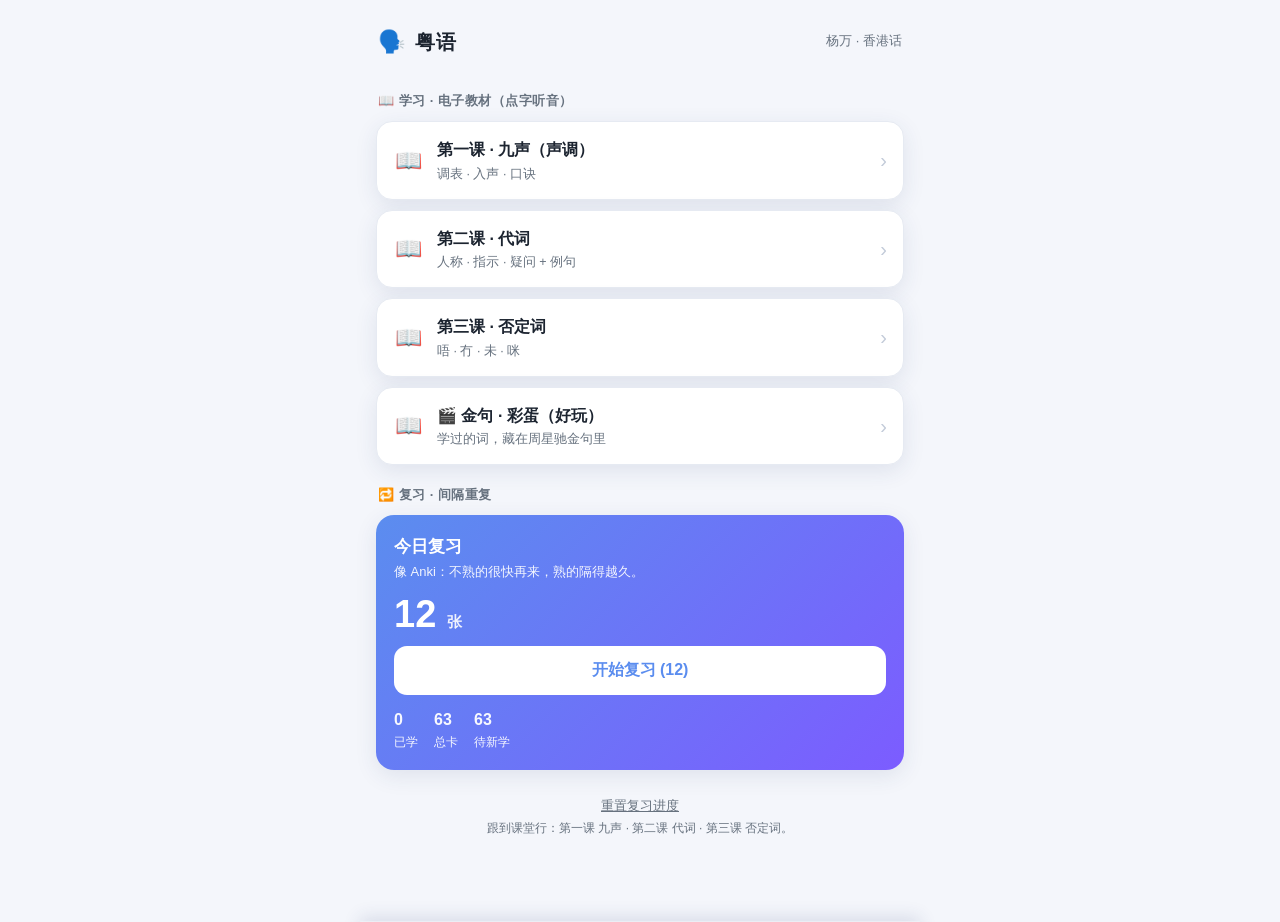
==== index.html @ f3a5f056 "加入第三课否定词与按课复习" ====
<!DOCTYPE html>
<html lang="zh-HK">
<head>
<meta charset="UTF-8">
<meta name="viewport" content="width=device-width, initial-scale=1, viewport-fit=cover">
<meta name="theme-color" content="#5b8def">
<title>粤语 · 杨万</title>
<link rel="icon" href="data:image/svg+xml,<svg xmlns='http://www.w3.org/2000/svg' viewBox='0 0 100 100'><text y='.9em' font-size='90'>🗣️</text></svg>">
<style>
  :root{--bg:#f4f6fb;--card:#fff;--ink:#1c2430;--sub:#67727f;--accent:#5b8def;--accent2:#7c5cff;--good:#2bb673;--warm:#ff8a5b;--red:#e8693a;--line:#e6eaf2;--shadow:0 6px 22px rgba(40,60,110,.10)}
  *{box-sizing:border-box;-webkit-tap-highlight-color:transparent}
  html,body{margin:0;padding:0}
  body{font-family:-apple-system,BlinkMacSystemFont,"PingFang SC","PingFang HK","Noto Sans CJK SC","Microsoft YaHei",sans-serif;background:var(--bg);color:var(--ink);line-height:1.6;padding:env(safe-area-inset-top) env(safe-area-inset-right) env(safe-area-inset-bottom) env(safe-area-inset-left)}
  .wrap{max-width:560px;margin:0 auto;padding:16px 16px 40px}
  header.top{display:flex;align-items:center;gap:10px;padding:8px 2px 12px}
  header.top h1{font-size:20px;margin:0;font-weight:800;letter-spacing:.5px}
  header.top .spark{font-size:22px}
  .muted{color:var(--sub);font-size:13px}
  .sec{font-size:13px;font-weight:800;color:var(--sub);margin:20px 2px 9px;letter-spacing:.5px}

  .rev{background:linear-gradient(135deg,var(--accent),var(--accent2));color:#fff;border-radius:18px;padding:18px;box-shadow:var(--shadow)}
  .rev h2{margin:0 0 2px;font-size:17px}
  .rev p{margin:0 0 12px;opacity:.92;font-size:13px}
  .rev .cnt{font-size:38px;font-weight:800;line-height:1;margin:2px 0 13px}
  .rev .cnt small{font-size:15px;font-weight:600;opacity:.9}
  .rev button{width:100%;border:none;border-radius:13px;padding:14px 0;font-size:16px;font-weight:800;cursor:pointer;background:#fff;color:var(--accent)}
  .rev button:active{transform:scale(.98)}
  .rev .mini{display:flex;gap:16px;margin-top:12px;font-size:12px;opacity:.95}
  .rev .mini b{font-size:16px;display:block}

  .deck{display:flex;align-items:center;gap:14px;background:var(--card);border:1px solid var(--line);border-radius:16px;padding:15px 16px;margin-bottom:10px;cursor:pointer;box-shadow:var(--shadow);transition:transform .08s}
  .deck:active{transform:scale(.985)}
  .deck .num{font-size:22px;min-width:30px;text-align:center}
  .deck .body{flex:1;min-width:0}
  .deck .body .nm{font-weight:700;font-size:16px}
  .deck .body .ds{font-size:12.5px;color:var(--sub);margin-top:1px}
  .deck .prog{font-size:20px;color:#c3cbd9}

  .study{display:none}.study.on{display:block}
  .sbar{display:flex;align-items:center;gap:10px;margin-bottom:14px}
  .btn{background:var(--card);color:var(--ink);border:1px solid var(--line);border-radius:12px;padding:9px 13px;font-size:14px;font-weight:600;cursor:pointer}
  .btn:active{transform:scale(.96)}
  .sbar .title{flex:1;font-weight:700;font-size:15px;text-align:center}
  .sbar .count{font-size:13px;color:var(--sub);min-width:50px;text-align:right}
  .pbar{height:5px;border-radius:99px;background:var(--line);overflow:hidden;margin-bottom:14px}
  .pbar>i{display:block;height:100%;background:var(--accent);width:0%;transition:width .2s}

  .flash{position:relative;background:var(--card);border:1px solid var(--line);border-radius:22px;box-shadow:var(--shadow);min-height:290px;display:flex;flex-direction:column;align-items:center;justify-content:center;padding:24px 20px;text-align:center}
  .flash .badge{position:absolute;top:14px;left:16px;font-size:11px;color:var(--sub);background:#f0f3fa;border-radius:8px;padding:2px 8px}
  .flash .hk{font-size:50px;font-weight:800;line-height:1.25;letter-spacing:1px}
  .flash .hk.long{font-size:33px}.flash .hk.xlong{font-size:25px}
  .play{margin-top:18px;background:linear-gradient(135deg,var(--accent),var(--accent2));color:#fff;border:none;border-radius:99px;padding:12px 26px;font-size:16px;font-weight:700;cursor:pointer;box-shadow:0 4px 14px rgba(91,141,239,.4)}
  .play:active{transform:scale(.95)}
  .reveal{display:none;margin-top:16px;width:100%}.reveal.on{display:block;animation:fade .25s}
  @keyframes fade{from{opacity:0;transform:translateY(6px)}to{opacity:1;transform:none}}
  .jy{font-size:21px;color:var(--accent2);font-weight:700;letter-spacing:.5px}
  .cn{font-size:16px;color:var(--sub);margin-top:6px}
  .showbtn{margin-top:16px;width:100%;border-radius:14px;padding:14px 0;font-size:16px;font-weight:700;background:var(--ink);color:#fff;border:none;cursor:pointer}
  .showbtn:active{transform:scale(.98)}
  .rate{display:flex;gap:9px;margin-top:14px}
  .rate button{flex:1;border-radius:13px;padding:12px 0 9px;font-size:15px;font-weight:800;border:none;cursor:pointer;line-height:1.15}
  .rate button .iv{display:block;font-size:10.5px;font-weight:600;opacity:.8;margin-top:2px}
  .rate .r0{background:#fff1ea;color:var(--red);border:1px solid #ffd9c7!important}
  .rate .r1{background:#eef3ff;color:var(--accent);border:1px solid #cfe0ff!important}
  .rate .r2{background:#e6f8ef;color:var(--good);border:1px solid #bfedd5!important}
  .rate button:active{transform:scale(.96)}
  .done{text-align:center;padding:42px 10px}.done .big{font-size:46px}.done h3{margin:10px 0 4px}
  .nav{display:flex;gap:10px;margin-top:14px}
  .nav button{flex:1;border-radius:13px;padding:13px 0;font-size:15px;font-weight:700;border:1px solid var(--line);background:var(--card);cursor:pointer}
  .nav button.prim{background:var(--ink);color:#fff;border:none}
  .footer{margin-top:24px;text-align:center;font-size:12px;color:var(--sub)}
  .ghost{background:none;border:none;color:var(--sub);font-size:12.5px;cursor:pointer;text-decoration:underline;padding:4px}

  /* 电子教材 */
  .lesson{font-size:15.5px;line-height:1.78}
  .lesson h3{font-size:16.5px;margin:24px 0 8px;color:var(--accent);font-weight:800}
  .lesson p{margin:8px 0}
  .lesson .cap{font-size:13px;color:var(--sub)}
  .lesson table{width:100%;border-collapse:collapse;margin:10px 0;font-size:14px}
  .lesson th,.lesson td{border:1px solid var(--line);padding:7px 9px;text-align:left;vertical-align:middle}
  .lesson th{background:#eef2fb;font-weight:700;color:#3a4658;font-size:13px}
  .lesson .note{background:#eef2fb;border:1px solid #d7e1f5;border-radius:12px;padding:11px 13px;margin:13px 0;font-size:13.5px;line-height:1.7}
  .lesson .note.warm{background:#fff7ed;border-color:#ffe0c2}
  .au{color:var(--accent2);font-weight:600;border-bottom:1px dashed var(--accent2);cursor:pointer;padding:0 1px}
  .au:active{background:#efe9ff}
  .au.chip{border:1px solid var(--accent2);border-radius:8px;padding:1px 9px;font-size:12px;border-bottom:1px solid var(--accent2)}
  /* 调表（教材内）*/
  .rowbtns{display:flex;flex-wrap:wrap;gap:8px;margin:6px 0 12px}
  .rbtn{border:1px solid var(--line);background:var(--card);border-radius:10px;padding:8px 11px;font-size:13px;font-weight:600;cursor:pointer;color:var(--accent)}
  .rbtn:active{transform:scale(.96)}
  .chartScroll{overflow-x:auto;-webkit-overflow-scrolling:touch;border-radius:14px;border:1px solid var(--line);background:var(--card)}
  .chartGrid{display:grid;grid-template-columns:repeat(9,minmax(50px,1fr));min-width:480px}
  .chartGrid .th{padding:8px 2px;text-align:center;font-size:11px;line-height:1.35;color:#3a4658;background:#eaf0fc;border-bottom:1px solid var(--line)}
  .chartGrid .th b{font-size:15px;display:block;color:var(--accent)}.chartGrid .th.ru b{color:var(--warm)}
  .chartGrid .rl{grid-column:1/-1;display:flex;align-items:center;gap:8px;padding:7px 10px;background:#f7f9fd;border-top:1px solid var(--line);border-bottom:1px solid var(--line);font-size:12.5px;font-weight:700;color:var(--sub)}
  .chartGrid .rl .rbtn{margin-left:auto;border:none;background:var(--accent);color:#fff;padding:5px 12px}
  .chartGrid .cell{text-align:center;padding:11px 2px;cursor:pointer;border-bottom:1px solid #f0f3f9;border-right:1px solid #f0f3f9}
  .chartGrid .cell:active{background:#eef3ff}
  .chartGrid .cell .c{font-size:24px;font-weight:700}
  .chartGrid .cell .p{font-size:11px;color:var(--accent2);margin-top:1px}
  .scrollhint{font-size:11.5px;color:var(--sub);text-align:center;margin:8px 0 0}
  /* 底部音频控制条 */
  .wrap{padding-bottom:84px}
  .abar{position:fixed;left:0;right:0;bottom:0;max-width:560px;margin:0 auto;transform:translateY(140%);transition:transform .25s;z-index:50;background:var(--card);border-top:1px solid var(--line);box-shadow:0 -4px 18px rgba(40,60,110,.14);display:flex;align-items:center;gap:8px;padding:9px 12px calc(9px + env(safe-area-inset-bottom))}
  .abar.on{transform:translateY(0)}
  .abar .now{flex:1;font-size:14px;font-weight:700;white-space:nowrap;overflow:hidden;text-overflow:ellipsis}
  .abar button{border:1px solid var(--line);background:var(--card);border-radius:10px;padding:8px 12px;font-size:16px;cursor:pointer;line-height:1}
  .abar button.on{background:var(--accent);color:#fff;border-color:var(--accent)}
  .abar select{border:1px solid var(--line);border-radius:10px;padding:8px 4px;font-size:13px;background:var(--card);color:var(--ink)}
  .abar .seg{display:inline-flex;border:1px solid var(--line);border-radius:10px;overflow:hidden}
  .abar .seg button{border:none;border-left:1px solid var(--line);border-radius:0;background:var(--card);padding:8px 8px;font-size:13px;font-weight:700;color:var(--sub)}
  .abar .seg button:first-child{border-left:none}
  .abar .seg button.on{background:var(--accent);color:#fff}
</style>
</head>
<body>
<div class="wrap">

  <div id="home">
    <header class="top"><span class="spark">🗣️</span><h1>粤语</h1><span class="muted" style="margin-left:auto">杨万 · 香港话</span></header>

    <div class="sec">📖 学习 · 电子教材（点字听音）</div>
    <div id="lessonList"></div>

    <div class="sec">🔁 复习 · 间隔重复</div>
    <div class="rev">
      <h2>今日复习</h2>
      <p>像 Anki：不熟的很快再来，熟的隔得越久。</p>
      <div class="cnt" id="dueCnt">0 <small>张</small></div>
      <button id="revBtn" onclick="startReview()">开始复习</button>
      <div class="mini"><div><b id="mLearn">0</b>已学</div><div><b id="mTotal">0</b>总卡</div><div><b id="mNew">0</b>待新学</div></div>
    </div>

    <div class="footer"><button class="ghost" onclick="resetAll()">重置复习进度</button><br>跟到课堂行：第一课 九声 · 第二课 代词 · 第三课 否定词。</div>
  </div>

  <div id="study" class="study">
    <div class="sbar"><button class="btn" onclick="goHome()">‹ 返回</button><div class="title" id="sTitle"></div><div class="count" id="sCount"></div></div>
    <div class="pbar" id="pbarWrap" style="display:none"><i id="pbar"></i></div>
    <div id="cardArea"></div>
  </div>

</div>

  <div class="abar" id="audioBar">
    <span class="now" id="abNow">🔊</span>
    <button id="abReplay" title="重播">↻</button>
    <span class="seg" id="abRep"><button data-rep="1" title="播1次">1×</button><button data-rep="3" title="播3次">×3</button><button data-rep="inf" title="循环">🔁</button></span>
    <select id="abSpeed" title="速度"><option value="0.6">0.6×</option><option value="0.75">0.75×</option><option value="1" selected>1×</option><option value="1.25">1.25×</option><option value="1.5">1.5×</option></select>
    <button id="abClose" title="关闭">✕</button>
  </div>

<script src="cards.js?v=4"></script>
<script src="lessons.js?v=4"></script>
<script>
// ===== 存储 =====
const SRS_KEY='cantoSrs.v2',META_KEY='cantoSrsMeta.v2',DAY=86400000,NEW_PER_DAY=12;
let srs={},meta={day:0,newCount:0};
try{srs=JSON.parse(localStorage.getItem(SRS_KEY))||{}}catch(e){}
try{meta=JSON.parse(localStorage.getItem(META_KEY))||meta}catch(e){}
const saveSrs=()=>localStorage.setItem(SRS_KEY,JSON.stringify(srs));
const saveMeta=()=>localStorage.setItem(META_KEY,JSON.stringify(meta));
const today=()=>Math.floor(Date.now()/DAY);
function newAllowed(){if(meta.day!==today()){meta={day:today(),newCount:0};saveMeta();}return Math.max(0,NEW_PER_DAY-meta.newCount);}
function bumpNew(){if(meta.day!==today()){meta={day:today(),newCount:0};}meta.newCount++;saveMeta();}

// ===== 复习卡池（排除调表）=====
function srsCards(){const o=[];DECKS.forEach(d=>{if(d.type==='chart'||!d.cards)return;d.cards.forEach(c=>o.push({id:d.id+':'+c.hk,hk:c.hk,jy:c.jy,cn:c.cn,a:c.a||c.hk}));});return o;}
const ALL=srsCards();

// ===== 调度 SM-2 =====
const ivlText=n=>n<=0?'<10分':(n===1?'1天':n+'天');
function preview(st,r){st=st?{...st}:{ivl:0,ease:2.5,reps:0};if(r===0)return 0;if(r===1){if(st.reps===0)return 1;if(st.reps===1)return 3;return Math.round(st.ivl*st.ease);}if(st.reps===0)return 2;return Math.round(st.ivl*st.ease*1.3);}
function applyRating(id,r){let st=srs[id];const isNew=!st;st=st?{...st}:{ivl:0,ease:2.5,reps:0,lapse:0};if(isNew)bumpNew();
  if(r===0){st.ease=Math.max(1.3,st.ease-0.2);st.ivl=0;st.reps=0;st.lapse=(st.lapse||0)+1;st.due=today();}
  else if(r===1){if(st.reps===0)st.ivl=1;else if(st.reps===1)st.ivl=3;else st.ivl=Math.round(st.ivl*st.ease);st.reps++;st.due=today()+st.ivl;}
  else{st.ease+=0.15;if(st.reps===0)st.ivl=2;else st.ivl=Math.round(st.ivl*st.ease*1.3);st.reps++;st.due=today()+st.ivl;}
  srs[id]=st;saveSrs();}
const dueList=()=>{const t=today();return ALL.filter(c=>{const s=srs[c.id];return s&&s.reps>0&&s.due<=t;});};
const newList=()=>ALL.filter(c=>!srs[c.id]||srs[c.id].reps===0);
const dueCount=()=>dueList().length+Math.min(newList().length,newAllowed());

// ===== 音频（缓存 + 预加载 + 重复模式 1×/×3/循环 + 倍速 + 底部控制条）=====
const audioFor=a=>'audio/'+encodeURIComponent(a)+'.mp3';
const audioCache={};let curEl=null,spd=1,repMode='1',repLeft=0;
try{spd=parseFloat(localStorage.getItem('abSpd'))||1;repMode=localStorage.getItem('abRep')||'1';}catch(e){}
function applyRep(el){if(repMode==='inf'){el.loop=true;repLeft=0;}else{el.loop=false;repLeft=(repMode==='3'?2:0);}}
function getEl(a){let el=audioCache[a];if(!el){el=new Audio(audioFor(a));el.preload='auto';el.addEventListener('ended',()=>{if(el===curEl&&repLeft>0){repLeft--;el.currentTime=0;el.play().catch(()=>{});}});audioCache[a]=el;}return el;}
function playAudio(a){if(curEl&&curEl!==audioCache[a]){try{curEl.pause();}catch(e){}}const el=getEl(a);curEl=el;el.playbackRate=spd;applyRep(el);try{el.currentTime=0;}catch(e){}el.play().catch(()=>{});showBar(a);}
function preload(a){if(a)getEl(a);}
function preloadVisible(){document.querySelectorAll('#cardArea [data-a]').forEach(el=>getEl(el.getAttribute('data-a')));}
function showBar(a){abNow.textContent='🔊 '+(/[一-鿿]/.test(a)?(a.length>10?a.slice(0,10)+'…':a):'语音');audioBar.classList.add('on');}
function paintRep(){document.querySelectorAll('#abRep button').forEach(b=>b.classList.toggle('on',b.getAttribute('data-rep')===repMode));}
paintRep();abSpeed.value=String(spd);
abReplay.onclick=()=>{if(curEl){curEl.playbackRate=spd;applyRep(curEl);curEl.currentTime=0;curEl.play().catch(()=>{});}};
document.querySelectorAll('#abRep button').forEach(b=>{b.onclick=()=>{repMode=b.getAttribute('data-rep');paintRep();try{localStorage.setItem('abRep',repMode);}catch(e){}if(curEl)applyRep(curEl);};});
abSpeed.onchange=()=>{spd=parseFloat(abSpeed.value)||1;if(curEl)curEl.playbackRate=spd;try{localStorage.setItem('abSpd',String(spd));}catch(e){}};
abClose.onclick=()=>{if(curEl){try{curEl.pause();}catch(e){}}audioBar.classList.remove('on');};

// ===== 首页 =====
function renderHome(){
  let ll='';
  LESSONS.forEach((L,i)=>{ll+=`<div class="deck" onclick="openLesson(${i})"><div class="num">📖</div><div class="body"><div class="nm">${L.num} · ${L.title}</div><div class="ds">${L.sub}</div></div><div class="prog">›</div></div>`;});
  lessonList.innerHTML=ll;
  const learned=ALL.filter(c=>srs[c.id]&&srs[c.id].reps>0).length, dc=dueCount();
  dueCnt.innerHTML=dc>0?(dc+' <small>张</small>'):'🎉 <small>今日完成</small>';
  revBtn.textContent=dc>0?('开始复习 ('+dc+')'):'今日无到期 · 自由复习';
  mLearn.textContent=learned;mTotal.textContent=ALL.length;mNew.textContent=newList().length;
}
function showStudy(t){document.getElementById('home').style.display='none';document.getElementById('study').classList.add('on');sTitle.textContent=t;}
function goHome(){document.getElementById('study').classList.remove('on');document.getElementById('home').style.display='';renderHome();}
const hkClass=s=>{const n=[...s].length;return n>=8?'hk xlong':(n>=5?'hk long':'hk');};

// ===== 电子教材 =====
function chartHTML(d){
  let th='';d.tones.forEach(t=>{const ru=t.col.indexOf('入')===0;th+=`<div class="th ${ru?'ru':''}"><b>${t.col}</b>${t.nm}<br>${t.tp} ${t.val}</div>`;});
  let body='';d.rows.forEach(r=>{body+=`<div class="rl">${r.label}<button class="rbtn" data-a="${r.rowAudio}">🔊 整行</button></div>`;
    r.cells.forEach(c=>{body+=`<div class="cell" data-a="${c.hk}"><div class="c">${c.hk}</div><div class="p">${c.jy}</div></div>`;});});
  return `<div class="rowbtns">${d.rows.map(r=>`<button class="rbtn" data-a="${r.rowAudio}">🔊 ${r.label.split(' ')[0]}</button>`).join('')}</div>
    <div class="chartScroll"><div class="chartGrid">${th}${body}</div></div><div class="scrollhint">← 表格可左右滑动 →</div>`;
}
function openLesson(i){
  const L=LESSONS[i];let html=L.html;
  if(html.indexOf('[[CHART]]')>=0){const cd=DECKS.find(d=>d.type==='chart');html=html.replace('[[CHART]]',cd?chartHTML(cd):'');}
  showStudy(L.num+' · '+L.title);document.getElementById('pbarWrap').style.display='none';
  cardArea.innerHTML='<div class="lesson">'+html+'</div>';
  preloadVisible();
}
// 教材里点任何 [data-a] 发音（事件委托）
cardArea.addEventListener('click',e=>{const el=e.target.closest('[data-a]');if(el){playAudio(el.getAttribute('data-a'));}});

// ===== 复习（SRS）=====
let R={queue:[],pos:0,done:0,total:0};
function startReview(){
  const due=dueList(),neu=newList().slice(0,newAllowed());
  for(let i=due.length-1;i>0;i--){const j=(i*7+3)%(i+1);[due[i],due[j]]=[due[j],due[i]];}
  R={queue:due.concat(neu),pos:0,done:0,total:due.length+neu.length};
  showStudy('复习');document.getElementById('pbarWrap').style.display='';
  R.queue.length?renderReviewCard():reviewDone();
}
function startDeckReview(deckIds,title){
  const selected=ALL.filter(c=>deckIds.some(id=>c.id.startsWith(id+':')));
  R={queue:selected,pos:0,done:0,total:selected.length};
  showStudy(title);document.getElementById('pbarWrap').style.display='';
  R.queue.length?renderReviewCard():reviewDone();
}
function renderReviewCard(){
  if(R.pos>=R.queue.length)return reviewDone();
  const c=R.queue[R.pos];sCount.textContent=(R.queue.length-R.pos)+' 张';
  pbar.style.width=(R.total?R.done/R.total*100:0)+'%';
  const isNew=!srs[c.id]||srs[c.id].reps===0;
  cardArea.innerHTML=`<div class="flash"><div class="badge">${isNew?'🆕 新卡':'🔁 复习'}</div>
    <div class="${hkClass(c.hk)}">${c.hk}</div>
    <button class="play" data-a="${c.a.replace(/"/g,'&quot;')}">🔊 听</button>
    <div class="reveal" id="rev"><div class="jy">${c.jy||''}</div><div class="cn">${c.cn||''}</div></div></div>
    <div id="ctrl"><button class="showbtn" onclick="revFlip()">👀 睇答案</button></div>`;
  playAudio(c.a);
  if(R.queue[R.pos+1])preload(R.queue[R.pos+1].a);
}
function revFlip(){const c=R.queue[R.pos];document.getElementById('rev').classList.add('on');
  const i0=preview(srs[c.id],0),i1=preview(srs[c.id],1),i2=preview(srs[c.id],2);
  document.getElementById('ctrl').innerHTML=`<div class="rate">
    <button class="r0" onclick="rate(0)">唔識<span class="iv">${ivlText(i0)}</span></button>
    <button class="r1" onclick="rate(1)">一般<span class="iv">${ivlText(i1)}</span></button>
    <button class="r2" onclick="rate(2)">熟<span class="iv">${ivlText(i2)}</span></button></div>`;
}
function rate(r){const c=R.queue[R.pos];applyRating(c.id,r);if(r===0)R.queue.push(c);else R.done++;R.pos++;renderReviewCard();}
function reviewDone(){document.getElementById('pbarWrap').style.display='none';const dc=dueCount();
  cardArea.innerHTML=`<div class="done"><div class="big">🎉</div><h3>复习完成</h3><p class="muted">这轮过了 ${R.done||0} 张${dc>0?'　·　还有 '+dc+' 张到期':''}</p>
    <div class="nav" style="max-width:360px;margin:18px auto 0">${dc>0?'<button class="prim" onclick="startReview()">继续复习</button>':''}<button onclick="goHome()">🏠 回首页</button></div></div>`;}

function resetAll(){if(confirm('重置所有复习进度？')){srs={};meta={day:today(),newCount:0};saveSrs();saveMeta();renderHome();}}

renderHome();
</script>
</body>
</html>
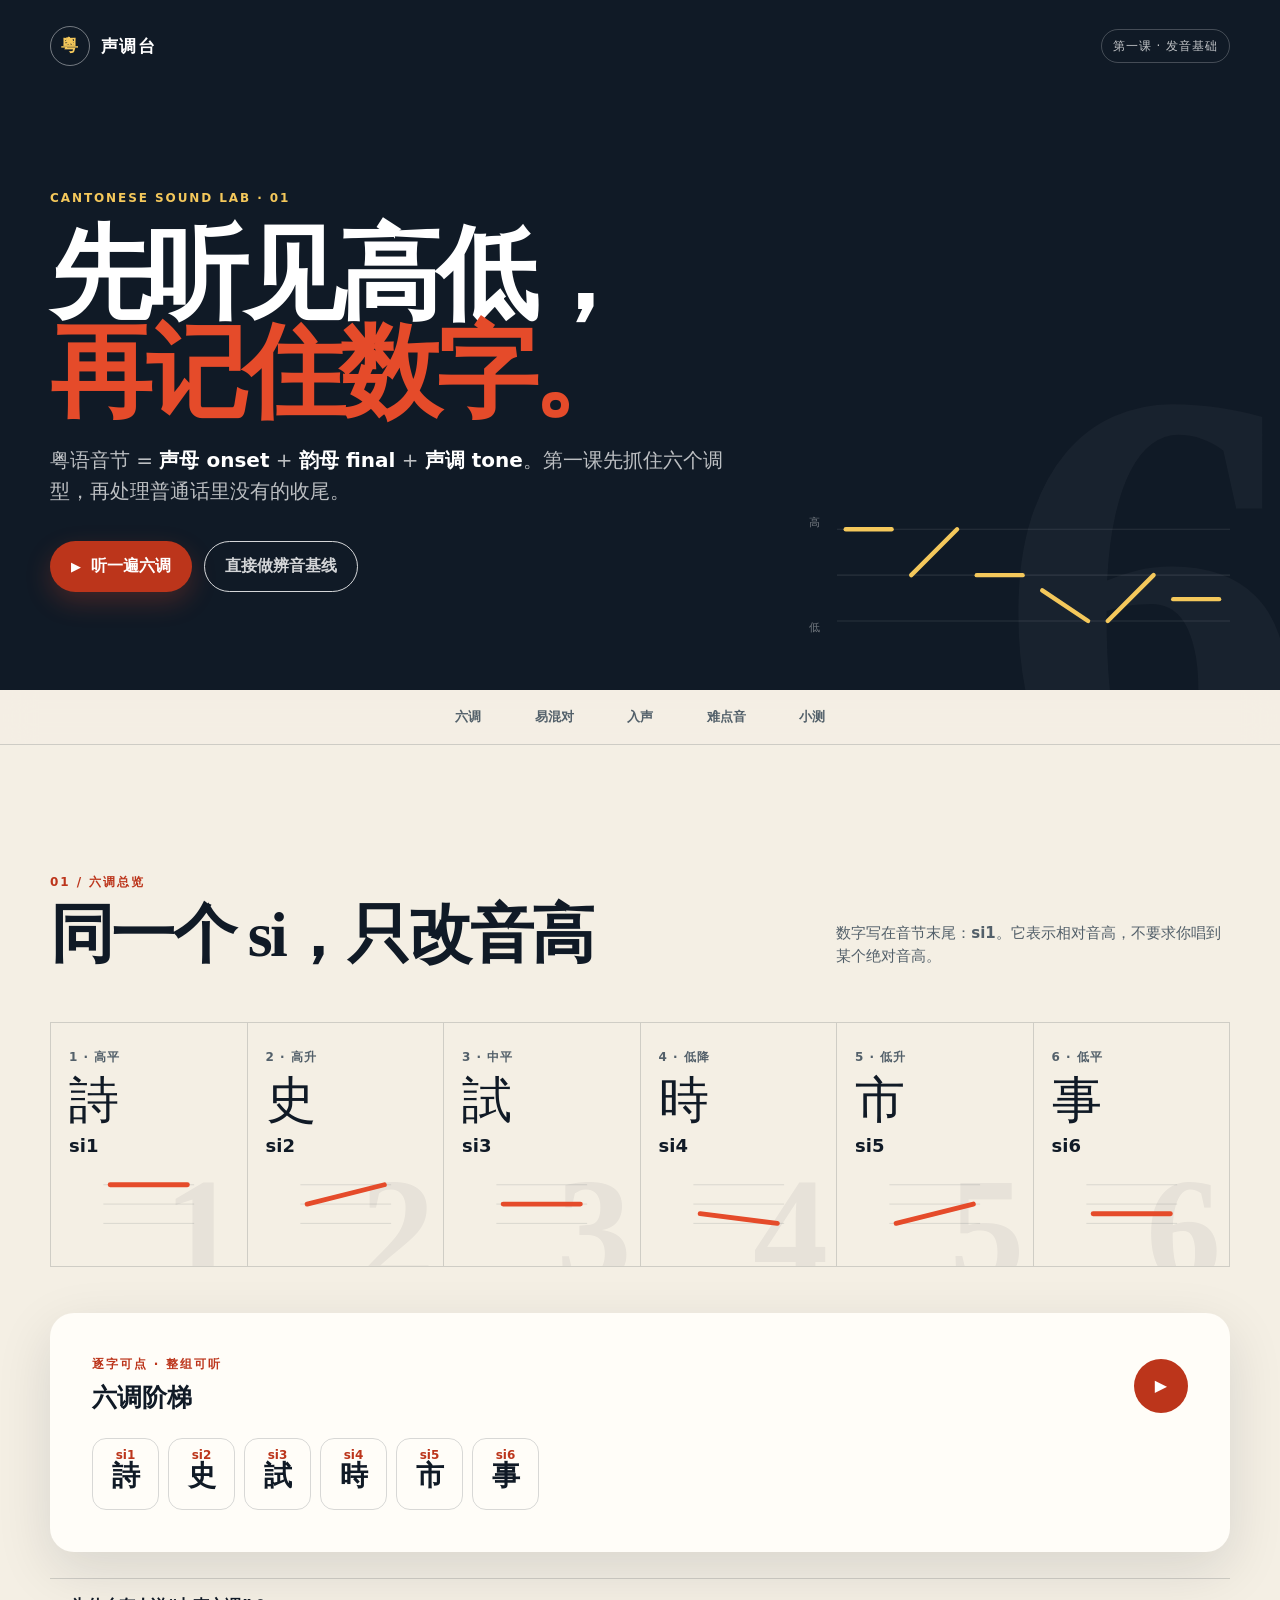
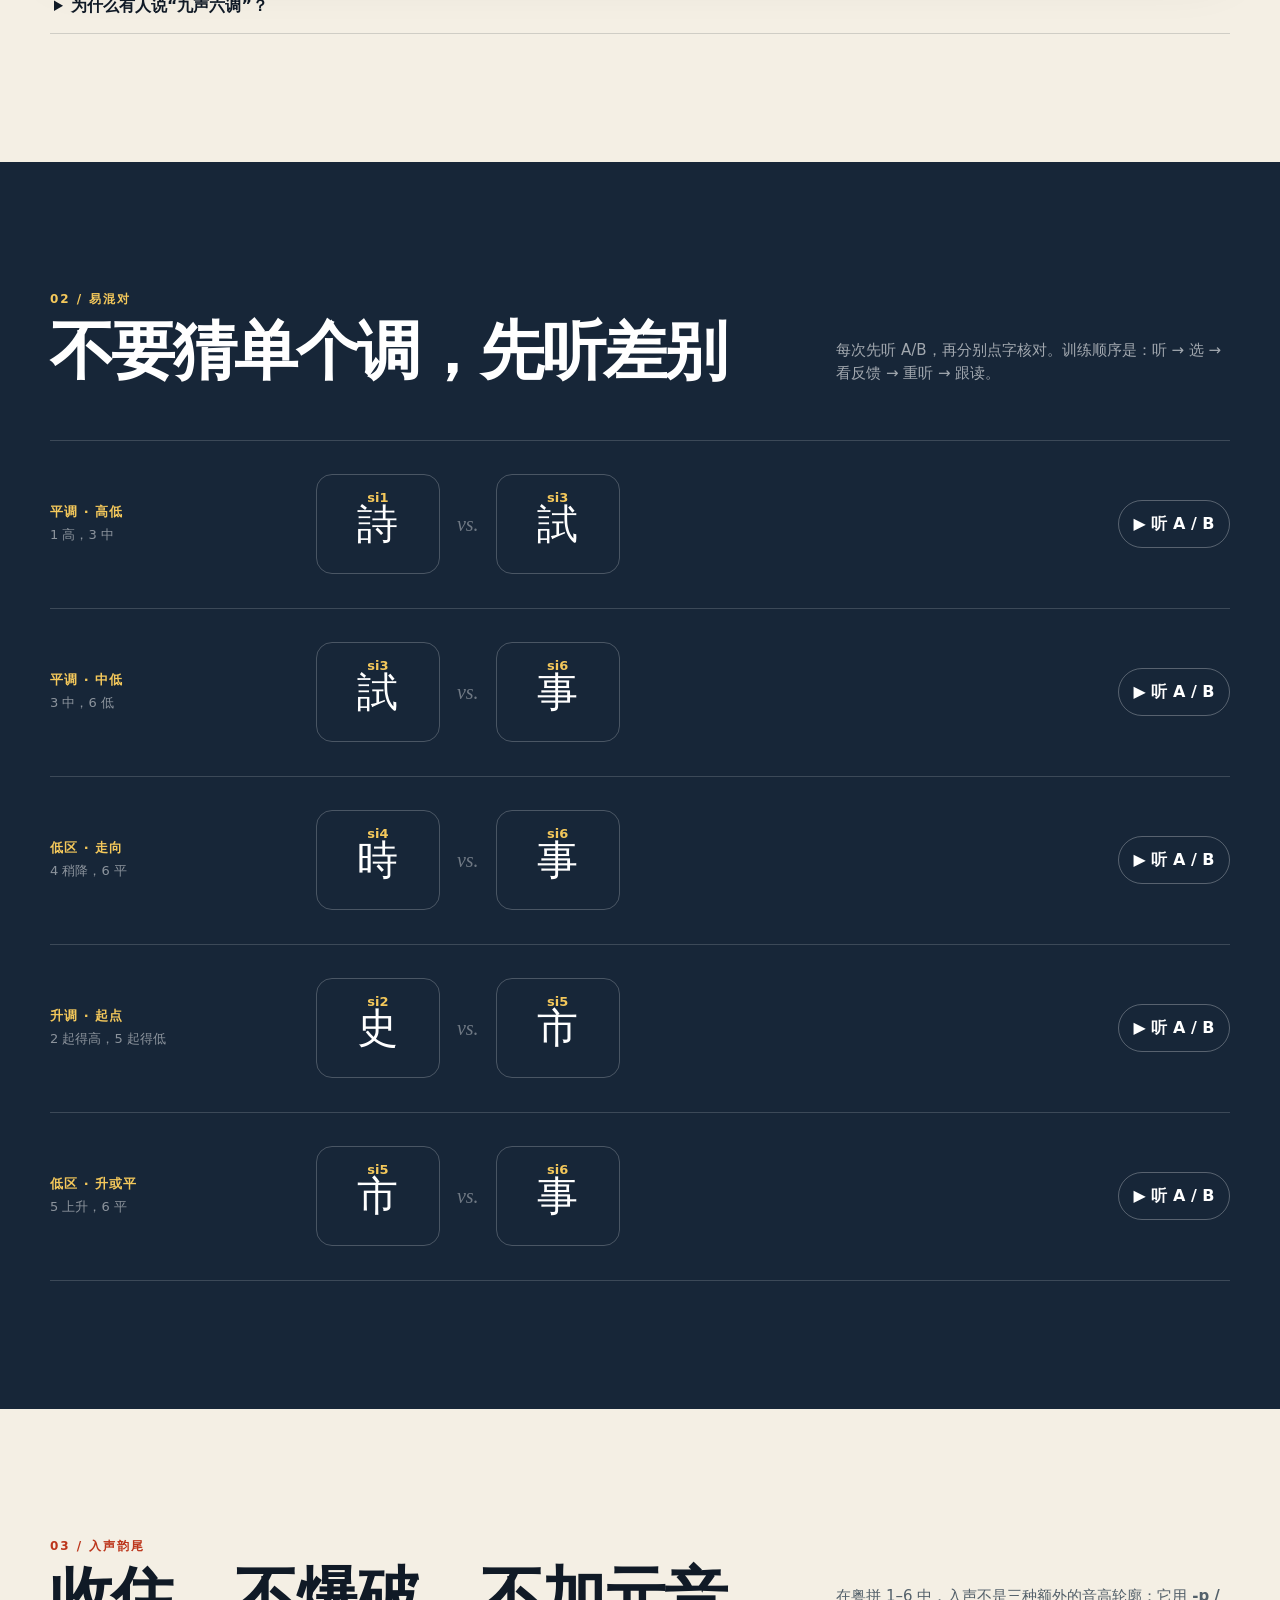
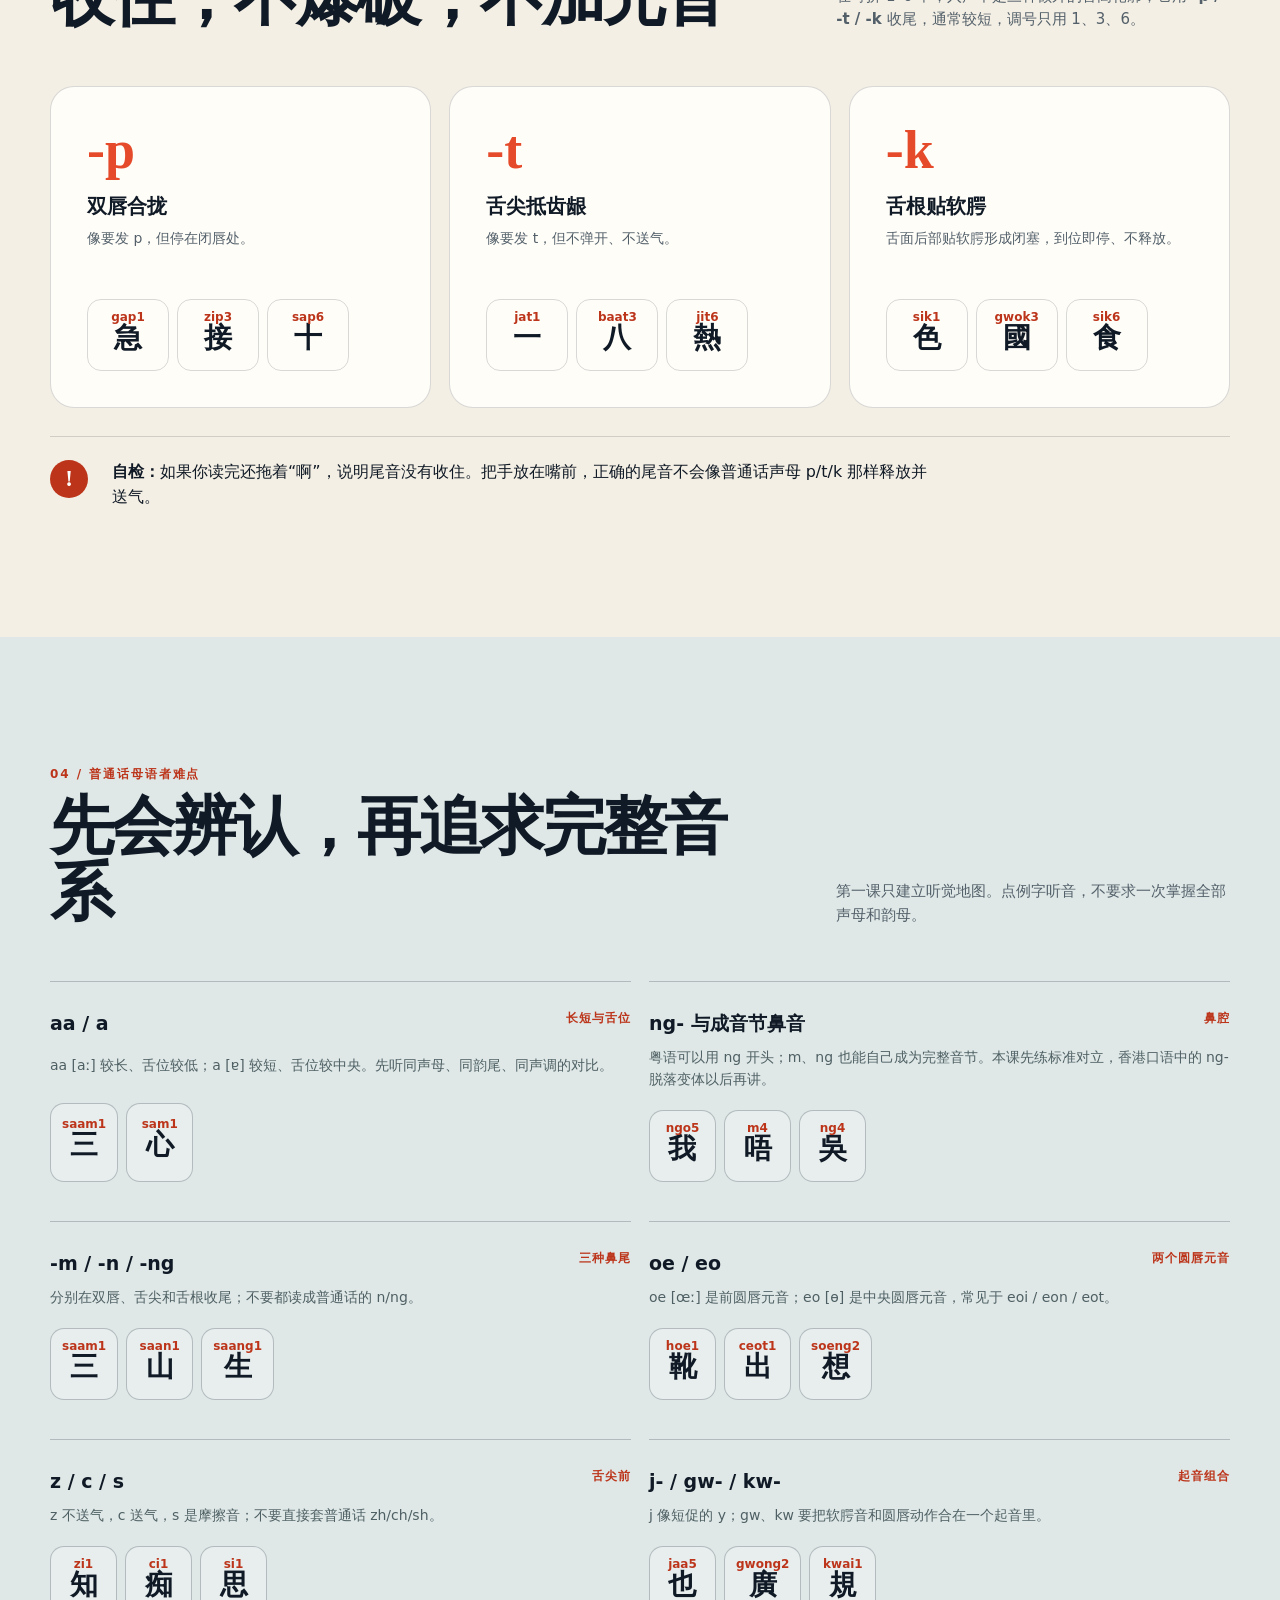
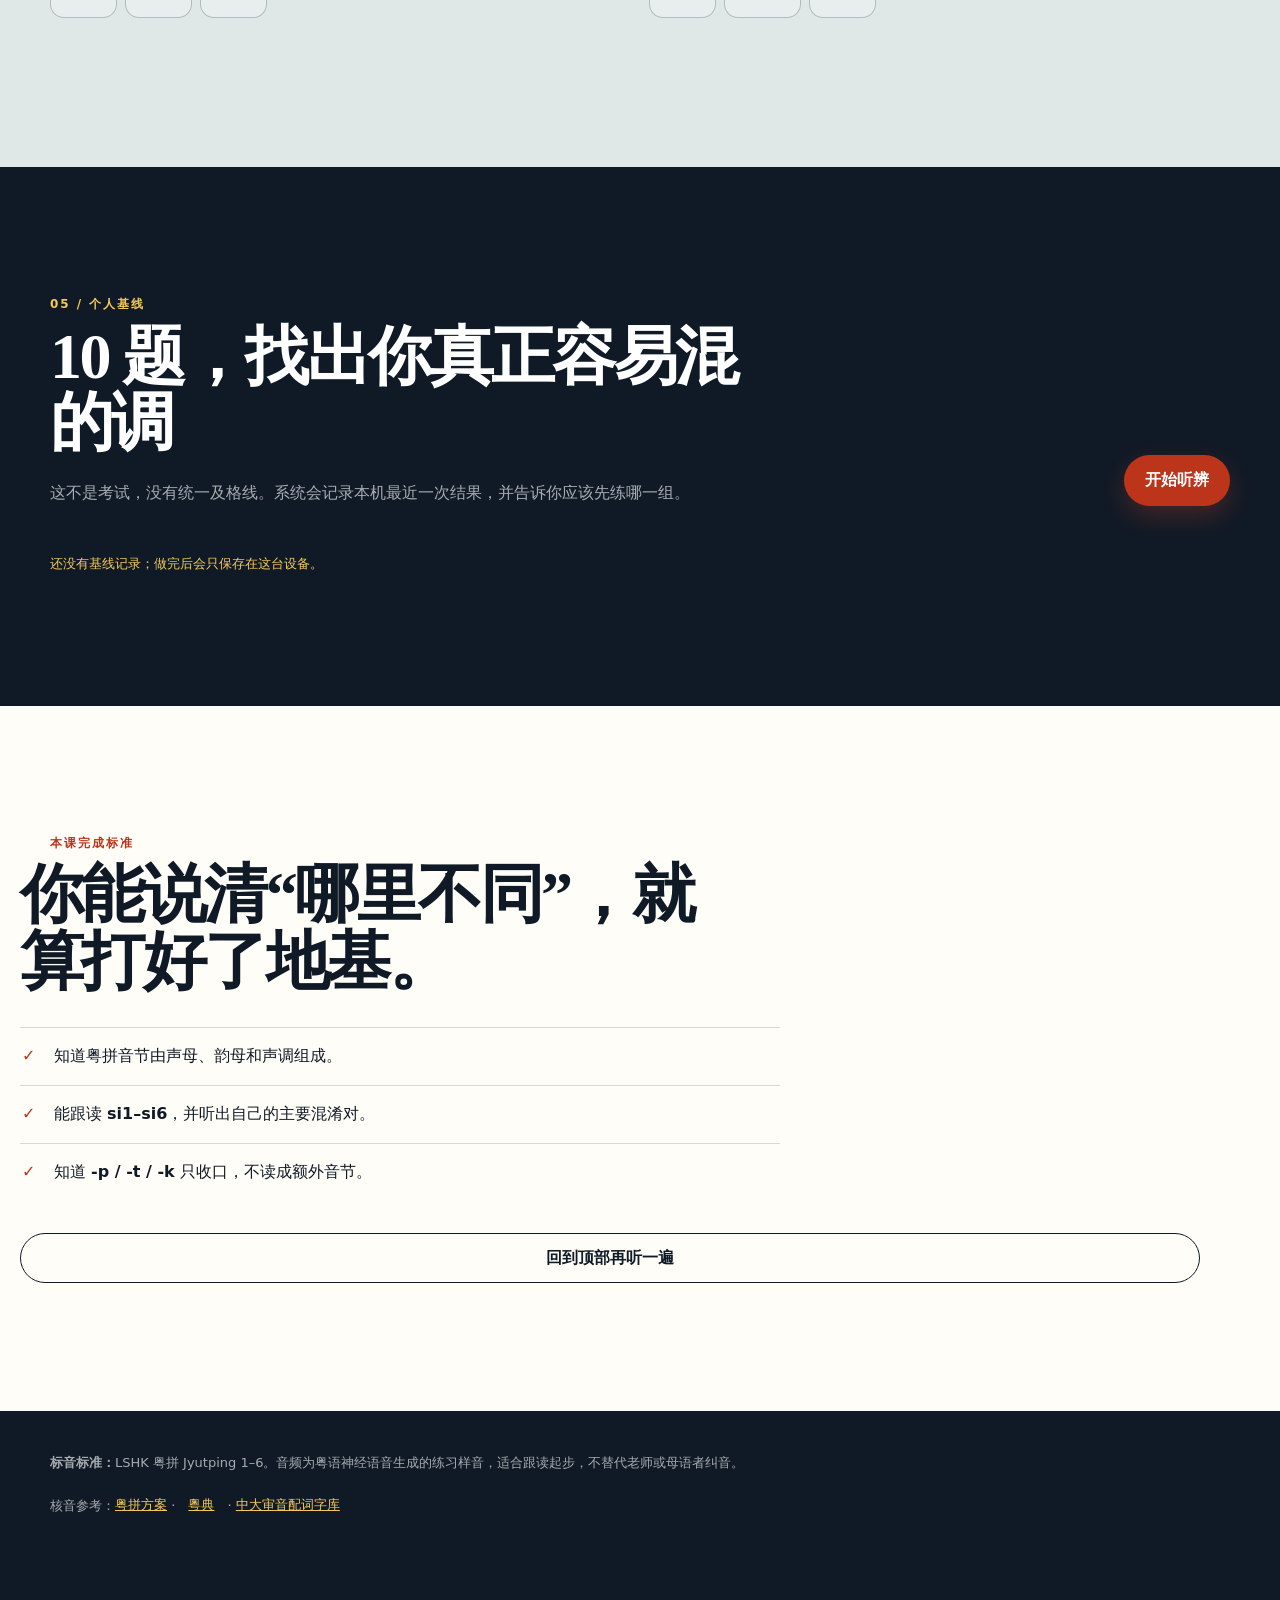
==== commit d080596a: "重做第一课发音与声调学习页" ====
--- a/index.html
+++ b/index.html
@@ -1,277 +1,198 @@
-<!DOCTYPE html>
-<html lang="zh-HK">
+<!doctype html>
+<html lang="yue-Hant-HK">
 <head>
-<meta charset="UTF-8">
-<meta name="viewport" content="width=device-width, initial-scale=1, viewport-fit=cover">
-<meta name="theme-color" content="#5b8def">
-<title>粤语 · 杨万</title>
-<link rel="icon" href="data:image/svg+xml,<svg xmlns='http://www.w3.org/2000/svg' viewBox='0 0 100 100'><text y='.9em' font-size='90'>🗣️</text></svg>">
-<style>
-  :root{--bg:#f4f6fb;--card:#fff;--ink:#1c2430;--sub:#67727f;--accent:#5b8def;--accent2:#7c5cff;--good:#2bb673;--warm:#ff8a5b;--red:#e8693a;--line:#e6eaf2;--shadow:0 6px 22px rgba(40,60,110,.10)}
-  *{box-sizing:border-box;-webkit-tap-highlight-color:transparent}
-  html,body{margin:0;padding:0}
-  body{font-family:-apple-system,BlinkMacSystemFont,"PingFang SC","PingFang HK","Noto Sans CJK SC","Microsoft YaHei",sans-serif;background:var(--bg);color:var(--ink);line-height:1.6;padding:env(safe-area-inset-top) env(safe-area-inset-right) env(safe-area-inset-bottom) env(safe-area-inset-left)}
-  .wrap{max-width:560px;margin:0 auto;padding:16px 16px 40px}
-  header.top{display:flex;align-items:center;gap:10px;padding:8px 2px 12px}
-  header.top h1{font-size:20px;margin:0;font-weight:800;letter-spacing:.5px}
-  header.top .spark{font-size:22px}
-  .muted{color:var(--sub);font-size:13px}
-  .sec{font-size:13px;font-weight:800;color:var(--sub);margin:20px 2px 9px;letter-spacing:.5px}
-
-  .rev{background:linear-gradient(135deg,var(--accent),var(--accent2));color:#fff;border-radius:18px;padding:18px;box-shadow:var(--shadow)}
-  .rev h2{margin:0 0 2px;font-size:17px}
-  .rev p{margin:0 0 12px;opacity:.92;font-size:13px}
-  .rev .cnt{font-size:38px;font-weight:800;line-height:1;margin:2px 0 13px}
-  .rev .cnt small{font-size:15px;font-weight:600;opacity:.9}
-  .rev button{width:100%;border:none;border-radius:13px;padding:14px 0;font-size:16px;font-weight:800;cursor:pointer;background:#fff;color:var(--accent)}
-  .rev button:active{transform:scale(.98)}
-  .rev .mini{display:flex;gap:16px;margin-top:12px;font-size:12px;opacity:.95}
-  .rev .mini b{font-size:16px;display:block}
-
-  .deck{display:flex;align-items:center;gap:14px;background:var(--card);border:1px solid var(--line);border-radius:16px;padding:15px 16px;margin-bottom:10px;cursor:pointer;box-shadow:var(--shadow);transition:transform .08s}
-  .deck:active{transform:scale(.985)}
-  .deck .num{font-size:22px;min-width:30px;text-align:center}
-  .deck .body{flex:1;min-width:0}
-  .deck .body .nm{font-weight:700;font-size:16px}
-  .deck .body .ds{font-size:12.5px;color:var(--sub);margin-top:1px}
-  .deck .prog{font-size:20px;color:#c3cbd9}
-
-  .study{display:none}.study.on{display:block}
-  .sbar{display:flex;align-items:center;gap:10px;margin-bottom:14px}
-  .btn{background:var(--card);color:var(--ink);border:1px solid var(--line);border-radius:12px;padding:9px 13px;font-size:14px;font-weight:600;cursor:pointer}
-  .btn:active{transform:scale(.96)}
-  .sbar .title{flex:1;font-weight:700;font-size:15px;text-align:center}
-  .sbar .count{font-size:13px;color:var(--sub);min-width:50px;text-align:right}
-  .pbar{height:5px;border-radius:99px;background:var(--line);overflow:hidden;margin-bottom:14px}
-  .pbar>i{display:block;height:100%;background:var(--accent);width:0%;transition:width .2s}
-
-  .flash{position:relative;background:var(--card);border:1px solid var(--line);border-radius:22px;box-shadow:var(--shadow);min-height:290px;display:flex;flex-direction:column;align-items:center;justify-content:center;padding:24px 20px;text-align:center}
-  .flash .badge{position:absolute;top:14px;left:16px;font-size:11px;color:var(--sub);background:#f0f3fa;border-radius:8px;padding:2px 8px}
-  .flash .hk{font-size:50px;font-weight:800;line-height:1.25;letter-spacing:1px}
-  .flash .hk.long{font-size:33px}.flash .hk.xlong{font-size:25px}
-  .play{margin-top:18px;background:linear-gradient(135deg,var(--accent),var(--accent2));color:#fff;border:none;border-radius:99px;padding:12px 26px;font-size:16px;font-weight:700;cursor:pointer;box-shadow:0 4px 14px rgba(91,141,239,.4)}
-  .play:active{transform:scale(.95)}
-  .reveal{display:none;margin-top:16px;width:100%}.reveal.on{display:block;animation:fade .25s}
-  @keyframes fade{from{opacity:0;transform:translateY(6px)}to{opacity:1;transform:none}}
-  .jy{font-size:21px;color:var(--accent2);font-weight:700;letter-spacing:.5px}
-  .cn{font-size:16px;color:var(--sub);margin-top:6px}
-  .showbtn{margin-top:16px;width:100%;border-radius:14px;padding:14px 0;font-size:16px;font-weight:700;background:var(--ink);color:#fff;border:none;cursor:pointer}
-  .showbtn:active{transform:scale(.98)}
-  .rate{display:flex;gap:9px;margin-top:14px}
-  .rate button{flex:1;border-radius:13px;padding:12px 0 9px;font-size:15px;font-weight:800;border:none;cursor:pointer;line-height:1.15}
-  .rate button .iv{display:block;font-size:10.5px;font-weight:600;opacity:.8;margin-top:2px}
-  .rate .r0{background:#fff1ea;color:var(--red);border:1px solid #ffd9c7!important}
-  .rate .r1{background:#eef3ff;color:var(--accent);border:1px solid #cfe0ff!important}
-  .rate .r2{background:#e6f8ef;color:var(--good);border:1px solid #bfedd5!important}
-  .rate button:active{transform:scale(.96)}
-  .done{text-align:center;padding:42px 10px}.done .big{font-size:46px}.done h3{margin:10px 0 4px}
-  .nav{display:flex;gap:10px;margin-top:14px}
-  .nav button{flex:1;border-radius:13px;padding:13px 0;font-size:15px;font-weight:700;border:1px solid var(--line);background:var(--card);cursor:pointer}
-  .nav button.prim{background:var(--ink);color:#fff;border:none}
-  .footer{margin-top:24px;text-align:center;font-size:12px;color:var(--sub)}
-  .ghost{background:none;border:none;color:var(--sub);font-size:12.5px;cursor:pointer;text-decoration:underline;padding:4px}
-
-  /* 电子教材 */
-  .lesson{font-size:15.5px;line-height:1.78}
-  .lesson h3{font-size:16.5px;margin:24px 0 8px;color:var(--accent);font-weight:800}
-  .lesson p{margin:8px 0}
-  .lesson .cap{font-size:13px;color:var(--sub)}
-  .lesson table{width:100%;border-collapse:collapse;margin:10px 0;font-size:14px}
-  .lesson th,.lesson td{border:1px solid var(--line);padding:7px 9px;text-align:left;vertical-align:middle}
-  .lesson th{background:#eef2fb;font-weight:700;color:#3a4658;font-size:13px}
-  .lesson .note{background:#eef2fb;border:1px solid #d7e1f5;border-radius:12px;padding:11px 13px;margin:13px 0;font-size:13.5px;line-height:1.7}
-  .lesson .note.warm{background:#fff7ed;border-color:#ffe0c2}
-  .au{color:var(--accent2);font-weight:600;border-bottom:1px dashed var(--accent2);cursor:pointer;padding:0 1px}
-  .au:active{background:#efe9ff}
-  .au.chip{border:1px solid var(--accent2);border-radius:8px;padding:1px 9px;font-size:12px;border-bottom:1px solid var(--accent2)}
-  /* 调表（教材内）*/
-  .rowbtns{display:flex;flex-wrap:wrap;gap:8px;margin:6px 0 12px}
-  .rbtn{border:1px solid var(--line);background:var(--card);border-radius:10px;padding:8px 11px;font-size:13px;font-weight:600;cursor:pointer;color:var(--accent)}
-  .rbtn:active{transform:scale(.96)}
-  .chartScroll{overflow-x:auto;-webkit-overflow-scrolling:touch;border-radius:14px;border:1px solid var(--line);background:var(--card)}
-  .chartGrid{display:grid;grid-template-columns:repeat(9,minmax(50px,1fr));min-width:480px}
-  .chartGrid .th{padding:8px 2px;text-align:center;font-size:11px;line-height:1.35;color:#3a4658;background:#eaf0fc;border-bottom:1px solid var(--line)}
-  .chartGrid .th b{font-size:15px;display:block;color:var(--accent)}.chartGrid .th.ru b{color:var(--warm)}
-  .chartGrid .rl{grid-column:1/-1;display:flex;align-items:center;gap:8px;padding:7px 10px;background:#f7f9fd;border-top:1px solid var(--line);border-bottom:1px solid var(--line);font-size:12.5px;font-weight:700;color:var(--sub)}
-  .chartGrid .rl .rbtn{margin-left:auto;border:none;background:var(--accent);color:#fff;padding:5px 12px}
-  .chartGrid .cell{text-align:center;padding:11px 2px;cursor:pointer;border-bottom:1px solid #f0f3f9;border-right:1px solid #f0f3f9}
-  .chartGrid .cell:active{background:#eef3ff}
-  .chartGrid .cell .c{font-size:24px;font-weight:700}
-  .chartGrid .cell .p{font-size:11px;color:var(--accent2);margin-top:1px}
-  .scrollhint{font-size:11.5px;color:var(--sub);text-align:center;margin:8px 0 0}
-  /* 底部音频控制条 */
-  .wrap{padding-bottom:84px}
-  .abar{position:fixed;left:0;right:0;bottom:0;max-width:560px;margin:0 auto;transform:translateY(140%);transition:transform .25s;z-index:50;background:var(--card);border-top:1px solid var(--line);box-shadow:0 -4px 18px rgba(40,60,110,.14);display:flex;align-items:center;gap:8px;padding:9px 12px calc(9px + env(safe-area-inset-bottom))}
-  .abar.on{transform:translateY(0)}
-  .abar .now{flex:1;font-size:14px;font-weight:700;white-space:nowrap;overflow:hidden;text-overflow:ellipsis}
-  .abar button{border:1px solid var(--line);background:var(--card);border-radius:10px;padding:8px 12px;font-size:16px;cursor:pointer;line-height:1}
-  .abar button.on{background:var(--accent);color:#fff;border-color:var(--accent)}
-  .abar select{border:1px solid var(--line);border-radius:10px;padding:8px 4px;font-size:13px;background:var(--card);color:var(--ink)}
-  .abar .seg{display:inline-flex;border:1px solid var(--line);border-radius:10px;overflow:hidden}
-  .abar .seg button{border:none;border-left:1px solid var(--line);border-radius:0;background:var(--card);padding:8px 8px;font-size:13px;font-weight:700;color:var(--sub)}
-  .abar .seg button:first-child{border-left:none}
-  .abar .seg button.on{background:var(--accent);color:#fff}
-</style>
+  <meta charset="utf-8">
+  <meta name="viewport" content="width=device-width, initial-scale=1, viewport-fit=cover">
+  <meta name="theme-color" content="#101a26">
+  <meta name="description" content="粤语第一课：用粤拼、声调曲线和即时辨音练习打好发音基础。">
+  <title>粤语声调台 · 第一课</title>
+  <link rel="manifest" href="manifest.webmanifest">
+  <link rel="icon" href="icon.svg" type="image/svg+xml">
+  <link rel="apple-touch-icon" href="apple-touch-icon.png">
+  <link rel="stylesheet" href="styles.css?v=20260915d">
 </head>
 <body>
-<div class="wrap">
+  <a class="skip-link" href="#lesson">跳到课程内容</a>
 
-  <div id="home">
-    <header class="top"><span class="spark">🗣️</span><h1>粤语</h1><span class="muted" style="margin-left:auto">杨万 · 香港话</span></header>
+  <header class="hero" id="top">
+    <nav class="topbar" aria-label="页面导航">
+      <a class="wordmark" href="#top" aria-label="回到顶部">
+        <span class="wordmark-mark" aria-hidden="true">粵</span>
+        <span>声调台</span>
+      </a>
+      <span class="lesson-tag">第一课 · 发音基础</span>
+    </nav>
 
-    <div class="sec">📖 学习 · 电子教材（点字听音）</div>
-    <div id="lessonList"></div>
-
-    <div class="sec">🔁 复习 · 间隔重复</div>
-    <div class="rev">
-      <h2>今日复习</h2>
-      <p>像 Anki：不熟的很快再来，熟的隔得越久。</p>
-      <div class="cnt" id="dueCnt">0 <small>张</small></div>
-      <button id="revBtn" onclick="startReview()">开始复习</button>
-      <div class="mini"><div><b id="mLearn">0</b>已学</div><div><b id="mTotal">0</b>总卡</div><div><b id="mNew">0</b>待新学</div></div>
+    <div class="hero-copy">
+      <p class="eyebrow">CANTONESE SOUND LAB · 01</p>
+      <h1>先听见高低，<br><em>再记住数字。</em></h1>
+      <p class="lede">粤语音节 = <strong>声母 onset</strong> + <strong>韵母 final</strong> + <strong>声调 tone</strong>。第一课先抓住六个调型，再处理普通话里没有的收尾。</p>
+      <div class="hero-actions">
+        <button class="button button-primary audio-trigger" type="button" id="heroSixTone">
+          <span class="play-icon" aria-hidden="true">▶</span>
+          听一遍六调
+        </button>
+        <a class="button button-quiet" href="#baseline">直接做辨音基线</a>
+      </div>
     </div>
 
-    <div class="footer"><button class="ghost" onclick="resetAll()">重置复习进度</button><br>跟到课堂行：第一课 九声 · 第二课 代词 · 第三课 否定词。</div>
+    <div class="hero-meter" aria-hidden="true">
+      <span>高</span>
+      <svg viewBox="0 0 360 112" role="img" aria-label="六个声调的相对音高轮廓">
+        <g class="meter-lines">
+          <line x1="0" y1="14" x2="360" y2="14"/>
+          <line x1="0" y1="56" x2="360" y2="56"/>
+          <line x1="0" y1="98" x2="360" y2="98"/>
+        </g>
+        <g class="meter-paths">
+          <path d="M8 14 L50 14"/><path d="M68 56 L110 14"/><path d="M128 56 L170 56"/>
+          <path d="M188 70 L230 98"/><path d="M248 98 L290 56"/><path d="M308 78 L350 78"/>
+        </g>
+      </svg>
+      <span>低</span>
+    </div>
+  </header>
+
+  <nav class="chapter-nav" aria-label="本课章节">
+    <a href="#tones">六调</a>
+    <a href="#contrasts">易混对</a>
+    <a href="#checked">入声</a>
+    <a href="#sounds">难点音</a>
+    <a href="#baseline">小测</a>
+  </nav>
+
+  <main id="lesson">
+    <section class="section section-paper" id="tones" aria-labelledby="tones-title">
+      <div class="section-head">
+        <div>
+          <p class="section-index">01 / 六调总览</p>
+          <h2 id="tones-title">同一个 <span lang="en">si</span>，只改音高</h2>
+        </div>
+        <p class="section-note">数字写在音节末尾：<strong>si1</strong>。它表示相对音高，不要求你唱到某个绝对音高。</p>
+      </div>
+
+      <div class="tone-board" id="toneBoard" aria-label="六个粤语声调"></div>
+
+      <div class="phrase-panel">
+        <div>
+          <p class="micro-label">逐字可点 · 整组可听</p>
+          <h3>六调阶梯</h3>
+        </div>
+        <button class="round-play audio-trigger" type="button" id="phraseSixTone" aria-label="播放六调阶梯整组">▶</button>
+        <div class="token-line" id="sixTonePhrase"></div>
+      </div>
+
+      <details class="reference-drawer">
+        <summary>为什么有人说“九声六调”？</summary>
+        <p>现代教学通常用 1–6 标六个调型。以 <strong>-p / -t / -k</strong> 结尾的入声音节只出现于 1、3、6 三类音高；传统上把它们另计，因而有“九声”的说法。本课仍统一写 1–6，避免同时背两套编号。</p>
+      </details>
+    </section>
+
+    <section class="section section-ink" id="contrasts" aria-labelledby="contrast-title">
+      <div class="section-head">
+        <div>
+          <p class="section-index">02 / 易混对</p>
+          <h2 id="contrast-title">不要猜单个调，先听差别</h2>
+        </div>
+        <p class="section-note">每次先听 A/B，再分别点字核对。训练顺序是：听 → 选 → 看反馈 → 重听 → 跟读。</p>
+      </div>
+      <div class="contrast-list" id="contrastList"></div>
+    </section>
+
+    <section class="section section-paper" id="checked" aria-labelledby="checked-title">
+      <div class="section-head">
+        <div>
+          <p class="section-index">03 / 入声韵尾</p>
+          <h2 id="checked-title">收住，不爆破，不加元音</h2>
+        </div>
+        <p class="section-note">在粤拼 1–6 中，入声不是三种额外的音高轮廓；它用 <strong>-p / -t / -k</strong> 收尾，通常较短，调号只用 1、3、6。</p>
+      </div>
+      <div class="checked-grid" id="checkedGrid"></div>
+      <aside class="practice-cue">
+        <span class="cue-mark" aria-hidden="true">!</span>
+        <p><strong>自检：</strong>如果你读完还拖着“啊”，说明尾音没有收住。把手放在嘴前，正确的尾音不会像普通话声母 <span lang="en">p/t/k</span> 那样释放并送气。</p>
+      </aside>
+    </section>
+
+    <section class="section section-mist" id="sounds" aria-labelledby="sounds-title">
+      <div class="section-head">
+        <div>
+          <p class="section-index">04 / 普通话母语者难点</p>
+          <h2 id="sounds-title">先会辨认，再追求完整音系</h2>
+        </div>
+        <p class="section-note">第一课只建立听觉地图。点例字听音，不要求一次掌握全部声母和韵母。</p>
+      </div>
+      <div class="sound-groups" id="soundGroups"></div>
+    </section>
+
+    <section class="section section-quiz" id="baseline" aria-labelledby="baseline-title">
+      <div class="quiz-intro" id="quizIntro">
+        <div>
+          <p class="section-index">05 / 个人基线</p>
+          <h2 id="baseline-title">10 题，找出你真正容易混的调</h2>
+          <p>这不是考试，没有统一及格线。系统会记录本机最近一次结果，并告诉你应该先练哪一组。</p>
+        </div>
+        <button class="button button-primary" type="button" id="startQuiz">开始听辨</button>
+        <p class="last-baseline" id="lastBaseline" aria-live="polite"></p>
+      </div>
+
+      <div class="quiz-stage" id="quizStage" hidden>
+        <div class="quiz-progress">
+          <span id="quizProgressText">1 / 10</span>
+          <div class="progress-track" aria-hidden="true"><i id="quizProgressBar"></i></div>
+        </div>
+        <p class="micro-label">先听，再选声调</p>
+        <button class="quiz-listen" type="button" id="quizListen">
+          <span aria-hidden="true">▶</span>
+          播放题目
+        </button>
+        <div class="answer-grid" id="answerGrid"></div>
+        <div class="quiz-feedback" id="quizFeedback" aria-live="polite"></div>
+        <button class="button button-primary next-question" type="button" id="nextQuestion" hidden>下一题</button>
+      </div>
+
+      <div class="quiz-result" id="quizResult" hidden aria-live="polite"></div>
+    </section>
+
+    <section class="section lesson-close" aria-labelledby="finish-title">
+      <p class="section-index">本课完成标准</p>
+      <h2 id="finish-title">你能说清“哪里不同”，就算打好了地基。</h2>
+      <ul>
+        <li>知道粤拼音节由声母、韵母和声调组成。</li>
+        <li>能跟读 <strong>si1–si6</strong>，并听出自己的主要混淆对。</li>
+        <li>知道 <strong>-p / -t / -k</strong> 只收口，不读成额外音节。</li>
+      </ul>
+      <a class="button button-quiet" href="#top">回到顶部再听一遍</a>
+    </section>
+  </main>
+
+  <footer class="site-footer">
+    <p><strong>标音标准：</strong>LSHK 粤拼 Jyutping 1–6。音频为粤语神经语音生成的练习样音，适合跟读起步，不替代老师或母语者纠音。</p>
+    <p>核音参考：<a href="https://jyutping.org/jyutping/" target="_blank" rel="noreferrer">粤拼方案</a> · <a href="https://words.hk/" target="_blank" rel="noreferrer">粵典</a> · <a href="https://humanum.arts.cuhk.edu.hk/Lexis/lexi-can/" target="_blank" rel="noreferrer">中大审音配词字库</a></p>
+  </footer>
+
+  <div class="audio-dock" id="audioDock" hidden>
+    <button class="dock-replay" type="button" id="dockReplay" aria-label="重播">↻</button>
+    <div class="dock-copy">
+      <span class="dock-kicker">NOW PLAYING</span>
+      <strong id="dockLabel" aria-live="polite">练习音频</strong>
+    </div>
+    <label class="speed-label" for="speedSelect">速度</label>
+    <select id="speedSelect" aria-label="播放速度">
+      <option value="0.75">0.75×</option>
+      <option value="1" selected>1×</option>
+      <option value="1.25">1.25×</option>
+    </select>
+    <div class="repeat-control" id="repeatControl" aria-label="重复次数">
+      <button type="button" data-repeat="1" class="is-active" aria-pressed="true">1×</button>
+      <button type="button" data-repeat="3" aria-pressed="false">3×</button>
+    </div>
+    <button class="dock-close" type="button" id="dockClose" aria-label="关闭播放器">×</button>
   </div>
 
-  <div id="study" class="study">
-    <div class="sbar"><button class="btn" onclick="goHome()">‹ 返回</button><div class="title" id="sTitle"></div><div class="count" id="sCount"></div></div>
-    <div class="pbar" id="pbarWrap" style="display:none"><i id="pbar"></i></div>
-    <div id="cardArea"></div>
-  </div>
+  <div class="toast" id="toast" role="status" aria-live="polite"></div>
 
-</div>
-
-  <div class="abar" id="audioBar">
-    <span class="now" id="abNow">🔊</span>
-    <button id="abReplay" title="重播">↻</button>
-    <span class="seg" id="abRep"><button data-rep="1" title="播1次">1×</button><button data-rep="3" title="播3次">×3</button><button data-rep="inf" title="循环">🔁</button></span>
-    <select id="abSpeed" title="速度"><option value="0.6">0.6×</option><option value="0.75">0.75×</option><option value="1" selected>1×</option><option value="1.25">1.25×</option><option value="1.5">1.5×</option></select>
-    <button id="abClose" title="关闭">✕</button>
-  </div>
-
-<script src="cards.js?v=4"></script>
-<script src="lessons.js?v=4"></script>
-<script>
-// ===== 存储 =====
-const SRS_KEY='cantoSrs.v2',META_KEY='cantoSrsMeta.v2',DAY=86400000,NEW_PER_DAY=12;
-let srs={},meta={day:0,newCount:0};
-try{srs=JSON.parse(localStorage.getItem(SRS_KEY))||{}}catch(e){}
-try{meta=JSON.parse(localStorage.getItem(META_KEY))||meta}catch(e){}
-const saveSrs=()=>localStorage.setItem(SRS_KEY,JSON.stringify(srs));
-const saveMeta=()=>localStorage.setItem(META_KEY,JSON.stringify(meta));
-const today=()=>Math.floor(Date.now()/DAY);
-function newAllowed(){if(meta.day!==today()){meta={day:today(),newCount:0};saveMeta();}return Math.max(0,NEW_PER_DAY-meta.newCount);}
-function bumpNew(){if(meta.day!==today()){meta={day:today(),newCount:0};}meta.newCount++;saveMeta();}
-
-// ===== 复习卡池（排除调表）=====
-function srsCards(){const o=[];DECKS.forEach(d=>{if(d.type==='chart'||!d.cards)return;d.cards.forEach(c=>o.push({id:d.id+':'+c.hk,hk:c.hk,jy:c.jy,cn:c.cn,a:c.a||c.hk}));});return o;}
-const ALL=srsCards();
-
-// ===== 调度 SM-2 =====
-const ivlText=n=>n<=0?'<10分':(n===1?'1天':n+'天');
-function preview(st,r){st=st?{...st}:{ivl:0,ease:2.5,reps:0};if(r===0)return 0;if(r===1){if(st.reps===0)return 1;if(st.reps===1)return 3;return Math.round(st.ivl*st.ease);}if(st.reps===0)return 2;return Math.round(st.ivl*st.ease*1.3);}
-function applyRating(id,r){let st=srs[id];const isNew=!st;st=st?{...st}:{ivl:0,ease:2.5,reps:0,lapse:0};if(isNew)bumpNew();
-  if(r===0){st.ease=Math.max(1.3,st.ease-0.2);st.ivl=0;st.reps=0;st.lapse=(st.lapse||0)+1;st.due=today();}
-  else if(r===1){if(st.reps===0)st.ivl=1;else if(st.reps===1)st.ivl=3;else st.ivl=Math.round(st.ivl*st.ease);st.reps++;st.due=today()+st.ivl;}
-  else{st.ease+=0.15;if(st.reps===0)st.ivl=2;else st.ivl=Math.round(st.ivl*st.ease*1.3);st.reps++;st.due=today()+st.ivl;}
-  srs[id]=st;saveSrs();}
-const dueList=()=>{const t=today();return ALL.filter(c=>{const s=srs[c.id];return s&&s.reps>0&&s.due<=t;});};
-const newList=()=>ALL.filter(c=>!srs[c.id]||srs[c.id].reps===0);
-const dueCount=()=>dueList().length+Math.min(newList().length,newAllowed());
-
-// ===== 音频（缓存 + 预加载 + 重复模式 1×/×3/循环 + 倍速 + 底部控制条）=====
-const audioFor=a=>'audio/'+encodeURIComponent(a)+'.mp3';
-const audioCache={};let curEl=null,spd=1,repMode='1',repLeft=0;
-try{spd=parseFloat(localStorage.getItem('abSpd'))||1;repMode=localStorage.getItem('abRep')||'1';}catch(e){}
-function applyRep(el){if(repMode==='inf'){el.loop=true;repLeft=0;}else{el.loop=false;repLeft=(repMode==='3'?2:0);}}
-function getEl(a){let el=audioCache[a];if(!el){el=new Audio(audioFor(a));el.preload='auto';el.addEventListener('ended',()=>{if(el===curEl&&repLeft>0){repLeft--;el.currentTime=0;el.play().catch(()=>{});}});audioCache[a]=el;}return el;}
-function playAudio(a){if(curEl&&curEl!==audioCache[a]){try{curEl.pause();}catch(e){}}const el=getEl(a);curEl=el;el.playbackRate=spd;applyRep(el);try{el.currentTime=0;}catch(e){}el.play().catch(()=>{});showBar(a);}
-function preload(a){if(a)getEl(a);}
-function preloadVisible(){document.querySelectorAll('#cardArea [data-a]').forEach(el=>getEl(el.getAttribute('data-a')));}
-function showBar(a){abNow.textContent='🔊 '+(/[一-鿿]/.test(a)?(a.length>10?a.slice(0,10)+'…':a):'语音');audioBar.classList.add('on');}
-function paintRep(){document.querySelectorAll('#abRep button').forEach(b=>b.classList.toggle('on',b.getAttribute('data-rep')===repMode));}
-paintRep();abSpeed.value=String(spd);
-abReplay.onclick=()=>{if(curEl){curEl.playbackRate=spd;applyRep(curEl);curEl.currentTime=0;curEl.play().catch(()=>{});}};
-document.querySelectorAll('#abRep button').forEach(b=>{b.onclick=()=>{repMode=b.getAttribute('data-rep');paintRep();try{localStorage.setItem('abRep',repMode);}catch(e){}if(curEl)applyRep(curEl);};});
-abSpeed.onchange=()=>{spd=parseFloat(abSpeed.value)||1;if(curEl)curEl.playbackRate=spd;try{localStorage.setItem('abSpd',String(spd));}catch(e){}};
-abClose.onclick=()=>{if(curEl){try{curEl.pause();}catch(e){}}audioBar.classList.remove('on');};
-
-// ===== 首页 =====
-function renderHome(){
-  let ll='';
-  LESSONS.forEach((L,i)=>{ll+=`<div class="deck" onclick="openLesson(${i})"><div class="num">📖</div><div class="body"><div class="nm">${L.num} · ${L.title}</div><div class="ds">${L.sub}</div></div><div class="prog">›</div></div>`;});
-  lessonList.innerHTML=ll;
-  const learned=ALL.filter(c=>srs[c.id]&&srs[c.id].reps>0).length, dc=dueCount();
-  dueCnt.innerHTML=dc>0?(dc+' <small>张</small>'):'🎉 <small>今日完成</small>';
-  revBtn.textContent=dc>0?('开始复习 ('+dc+')'):'今日无到期 · 自由复习';
-  mLearn.textContent=learned;mTotal.textContent=ALL.length;mNew.textContent=newList().length;
-}
-function showStudy(t){document.getElementById('home').style.display='none';document.getElementById('study').classList.add('on');sTitle.textContent=t;}
-function goHome(){document.getElementById('study').classList.remove('on');document.getElementById('home').style.display='';renderHome();}
-const hkClass=s=>{const n=[...s].length;return n>=8?'hk xlong':(n>=5?'hk long':'hk');};
-
-// ===== 电子教材 =====
-function chartHTML(d){
-  let th='';d.tones.forEach(t=>{const ru=t.col.indexOf('入')===0;th+=`<div class="th ${ru?'ru':''}"><b>${t.col}</b>${t.nm}<br>${t.tp} ${t.val}</div>`;});
-  let body='';d.rows.forEach(r=>{body+=`<div class="rl">${r.label}<button class="rbtn" data-a="${r.rowAudio}">🔊 整行</button></div>`;
-    r.cells.forEach(c=>{body+=`<div class="cell" data-a="${c.hk}"><div class="c">${c.hk}</div><div class="p">${c.jy}</div></div>`;});});
-  return `<div class="rowbtns">${d.rows.map(r=>`<button class="rbtn" data-a="${r.rowAudio}">🔊 ${r.label.split(' ')[0]}</button>`).join('')}</div>
-    <div class="chartScroll"><div class="chartGrid">${th}${body}</div></div><div class="scrollhint">← 表格可左右滑动 →</div>`;
-}
-function openLesson(i){
-  const L=LESSONS[i];let html=L.html;
-  if(html.indexOf('[[CHART]]')>=0){const cd=DECKS.find(d=>d.type==='chart');html=html.replace('[[CHART]]',cd?chartHTML(cd):'');}
-  showStudy(L.num+' · '+L.title);document.getElementById('pbarWrap').style.display='none';
-  cardArea.innerHTML='<div class="lesson">'+html+'</div>';
-  preloadVisible();
-}
-// 教材里点任何 [data-a] 发音（事件委托）
-cardArea.addEventListener('click',e=>{const el=e.target.closest('[data-a]');if(el){playAudio(el.getAttribute('data-a'));}});
-
-// ===== 复习（SRS）=====
-let R={queue:[],pos:0,done:0,total:0};
-function startReview(){
-  const due=dueList(),neu=newList().slice(0,newAllowed());
-  for(let i=due.length-1;i>0;i--){const j=(i*7+3)%(i+1);[due[i],due[j]]=[due[j],due[i]];}
-  R={queue:due.concat(neu),pos:0,done:0,total:due.length+neu.length};
-  showStudy('复习');document.getElementById('pbarWrap').style.display='';
-  R.queue.length?renderReviewCard():reviewDone();
-}
-function startDeckReview(deckIds,title){
-  const selected=ALL.filter(c=>deckIds.some(id=>c.id.startsWith(id+':')));
-  R={queue:selected,pos:0,done:0,total:selected.length};
-  showStudy(title);document.getElementById('pbarWrap').style.display='';
-  R.queue.length?renderReviewCard():reviewDone();
-}
-function renderReviewCard(){
-  if(R.pos>=R.queue.length)return reviewDone();
-  const c=R.queue[R.pos];sCount.textContent=(R.queue.length-R.pos)+' 张';
-  pbar.style.width=(R.total?R.done/R.total*100:0)+'%';
-  const isNew=!srs[c.id]||srs[c.id].reps===0;
-  cardArea.innerHTML=`<div class="flash"><div class="badge">${isNew?'🆕 新卡':'🔁 复习'}</div>
-    <div class="${hkClass(c.hk)}">${c.hk}</div>
-    <button class="play" data-a="${c.a.replace(/"/g,'&quot;')}">🔊 听</button>
-    <div class="reveal" id="rev"><div class="jy">${c.jy||''}</div><div class="cn">${c.cn||''}</div></div></div>
-    <div id="ctrl"><button class="showbtn" onclick="revFlip()">👀 睇答案</button></div>`;
-  playAudio(c.a);
-  if(R.queue[R.pos+1])preload(R.queue[R.pos+1].a);
-}
-function revFlip(){const c=R.queue[R.pos];document.getElementById('rev').classList.add('on');
-  const i0=preview(srs[c.id],0),i1=preview(srs[c.id],1),i2=preview(srs[c.id],2);
-  document.getElementById('ctrl').innerHTML=`<div class="rate">
-    <button class="r0" onclick="rate(0)">唔識<span class="iv">${ivlText(i0)}</span></button>
-    <button class="r1" onclick="rate(1)">一般<span class="iv">${ivlText(i1)}</span></button>
-    <button class="r2" onclick="rate(2)">熟<span class="iv">${ivlText(i2)}</span></button></div>`;
-}
-function rate(r){const c=R.queue[R.pos];applyRating(c.id,r);if(r===0)R.queue.push(c);else R.done++;R.pos++;renderReviewCard();}
-function reviewDone(){document.getElementById('pbarWrap').style.display='none';const dc=dueCount();
-  cardArea.innerHTML=`<div class="done"><div class="big">🎉</div><h3>复习完成</h3><p class="muted">这轮过了 ${R.done||0} 张${dc>0?'　·　还有 '+dc+' 张到期':''}</p>
-    <div class="nav" style="max-width:360px;margin:18px auto 0">${dc>0?'<button class="prim" onclick="startReview()">继续复习</button>':''}<button onclick="goHome()">🏠 回首页</button></div></div>`;}
-
-function resetAll(){if(confirm('重置所有复习进度？')){srs={};meta={day:today(),newCount:0};saveSrs();saveMeta();renderHome();}}
-
-renderHome();
-</script>
+  <script src="course.js?v=20260915d"></script>
+  <script src="app.js?v=20260915d"></script>
 </body>
 </html>
--- a/styles.css
+++ b/styles.css
@@ -0,0 +1,1394 @@
+:root {
+  --ink: #101a26;
+  --ink-soft: #172638;
+  --paper: #f4efe4;
+  --paper-bright: #fffdf8;
+  --mist: #dfe8e7;
+  --line: rgba(16, 26, 38, 0.16);
+  --muted: #53606a;
+  --red: #e54b2a;
+  --red-dark: #bc351b;
+  --yellow: #f4c85b;
+  --green: #1f765f;
+  --white: #ffffff;
+  --shadow: 0 18px 55px rgba(16, 26, 38, 0.12);
+  --radius: 24px;
+  --page: min(1180px, calc(100% - 40px));
+}
+
+* {
+  box-sizing: border-box;
+}
+
+[hidden] {
+  display: none !important;
+}
+
+html {
+  scroll-behavior: smooth;
+  scroll-padding-top: 76px;
+}
+
+body {
+  margin: 0;
+  color: var(--ink);
+  background: var(--paper);
+  font-family: "PingFang HK", "PingFang SC", "Noto Sans CJK HK", "Microsoft JhengHei", system-ui, sans-serif;
+  line-height: 1.55;
+  text-rendering: optimizeLegibility;
+  padding-bottom: env(safe-area-inset-bottom);
+}
+
+button,
+select,
+a {
+  font: inherit;
+  -webkit-tap-highlight-color: transparent;
+}
+
+button,
+a {
+  touch-action: manipulation;
+}
+
+button:focus-visible,
+a:focus-visible,
+summary:focus-visible,
+select:focus-visible {
+  outline: 3px solid var(--yellow);
+  outline-offset: 3px;
+}
+
+a {
+  color: inherit;
+}
+
+.skip-link {
+  position: fixed;
+  top: 10px;
+  left: 10px;
+  z-index: 100;
+  transform: translateY(-160%);
+  padding: 10px 14px;
+  border-radius: 8px;
+  color: var(--white);
+  background: var(--red-dark);
+}
+
+.skip-link:focus {
+  transform: translateY(0);
+}
+
+.hero {
+  position: relative;
+  min-height: 690px;
+  overflow: hidden;
+  color: var(--white);
+  background: var(--ink);
+  padding: max(20px, env(safe-area-inset-top)) max(20px, env(safe-area-inset-right)) 72px max(20px, env(safe-area-inset-left));
+}
+
+.hero::before {
+  content: "6";
+  position: absolute;
+  right: -0.04em;
+  bottom: -0.36em;
+  color: rgba(255, 255, 255, 0.035);
+  font: 800 clamp(360px, 48vw, 680px) / 1 Georgia, serif;
+  pointer-events: none;
+}
+
+.topbar,
+.hero-copy,
+.hero-meter {
+  width: var(--page);
+  margin-inline: auto;
+}
+
+.topbar {
+  position: relative;
+  z-index: 2;
+  display: flex;
+  align-items: center;
+  justify-content: space-between;
+  min-height: 52px;
+}
+
+.wordmark {
+  display: inline-flex;
+  min-height: 44px;
+  align-items: center;
+  gap: 11px;
+  color: var(--white);
+  font-size: 17px;
+  font-weight: 750;
+  letter-spacing: 0.08em;
+  text-decoration: none;
+}
+
+.wordmark-mark {
+  display: grid;
+  width: 40px;
+  height: 40px;
+  place-items: center;
+  border: 1px solid rgba(255, 255, 255, 0.42);
+  border-radius: 50%;
+  color: var(--yellow);
+  font-family: Georgia, "Songti SC", serif;
+}
+
+.lesson-tag {
+  padding: 7px 11px;
+  border: 1px solid rgba(255, 255, 255, 0.22);
+  border-radius: 999px;
+  color: rgba(255, 255, 255, 0.74);
+  font-size: 12px;
+  letter-spacing: 0.08em;
+}
+
+.hero-copy {
+  position: relative;
+  z-index: 2;
+  padding-top: clamp(88px, 13vh, 132px);
+}
+
+.eyebrow,
+.section-index,
+.micro-label,
+.dock-kicker {
+  margin: 0;
+  color: var(--red-dark);
+  font-size: 12px;
+  font-weight: 800;
+  letter-spacing: 0.16em;
+  text-transform: uppercase;
+}
+
+.hero .eyebrow {
+  color: var(--yellow);
+}
+
+.hero h1 {
+  max-width: 800px;
+  margin: 18px 0 24px;
+  font-family: Georgia, "Songti SC", "STSong", serif;
+  font-size: clamp(54px, 8vw, 102px);
+  font-weight: 600;
+  letter-spacing: -0.055em;
+  line-height: 0.96;
+}
+
+.hero h1 em {
+  color: var(--red);
+  font-style: normal;
+}
+
+.lede {
+  max-width: 680px;
+  margin: 0;
+  color: rgba(255, 255, 255, 0.72);
+  font-size: clamp(17px, 2vw, 20px);
+}
+
+.lede strong {
+  color: var(--white);
+  font-weight: 700;
+}
+
+.hero-actions {
+  display: flex;
+  flex-wrap: wrap;
+  gap: 12px;
+  margin-top: 34px;
+}
+
+.button {
+  display: inline-flex;
+  min-height: 50px;
+  align-items: center;
+  justify-content: center;
+  gap: 10px;
+  border: 1px solid transparent;
+  border-radius: 999px;
+  padding: 12px 20px;
+  font-weight: 750;
+  text-decoration: none;
+  cursor: pointer;
+  transition: transform 150ms ease, background 150ms ease, border-color 150ms ease;
+}
+
+.button:active,
+.audio-trigger:active,
+.token-button:active,
+.tone-card:active,
+.quiz-listen:active {
+  transform: scale(0.975);
+}
+
+.button-primary {
+  color: var(--white);
+  background: var(--red-dark);
+  box-shadow: 0 10px 26px rgba(229, 75, 42, 0.24);
+}
+
+.button-primary:hover {
+  background: var(--red-dark);
+}
+
+.button-quiet {
+  border-color: currentColor;
+  color: inherit;
+  background: transparent;
+}
+
+.hero .button-quiet {
+  color: rgba(255, 255, 255, 0.82);
+}
+
+.play-icon {
+  font-size: 13px;
+}
+
+.hero-meter {
+  position: absolute;
+  right: max(20px, calc((100% - min(1180px, calc(100% - 40px))) / 2));
+  bottom: 54px;
+  left: auto;
+  display: grid;
+  width: min(430px, 39vw);
+  grid-template-columns: 30px 1fr;
+  grid-template-rows: 1fr 1fr;
+  gap: 7px;
+  color: rgba(255, 255, 255, 0.42);
+  font-size: 11px;
+  letter-spacing: 0.12em;
+  text-align: center;
+}
+
+.hero-meter svg {
+  grid-column: 2;
+  grid-row: 1 / 3;
+  width: 100%;
+}
+
+.hero-meter span:first-child {
+  align-self: start;
+}
+
+.hero-meter span:last-child {
+  align-self: end;
+}
+
+.meter-lines line {
+  stroke: rgba(255, 255, 255, 0.1);
+  stroke-width: 1;
+}
+
+.meter-paths path {
+  fill: none;
+  stroke: var(--yellow);
+  stroke-linecap: round;
+  stroke-width: 4;
+}
+
+.chapter-nav {
+  position: sticky;
+  top: 0;
+  z-index: 30;
+  display: flex;
+  justify-content: center;
+  gap: clamp(12px, 4vw, 42px);
+  overflow-x: auto;
+  border-bottom: 1px solid var(--line);
+  background: rgba(244, 239, 228, 0.94);
+  padding: 0 20px;
+  backdrop-filter: blur(16px);
+  scrollbar-width: none;
+}
+
+.chapter-nav::-webkit-scrollbar {
+  display: none;
+}
+
+.chapter-nav a {
+  flex: 0 0 auto;
+  min-width: 44px;
+  padding: 17px 0 14px;
+  border-bottom: 3px solid transparent;
+  color: var(--muted);
+  font-size: 13px;
+  font-weight: 750;
+  text-decoration: none;
+  text-align: center;
+}
+
+.chapter-nav a:hover,
+.chapter-nav a:focus-visible {
+  border-bottom-color: var(--red);
+  color: var(--ink);
+}
+
+.section {
+  padding: clamp(76px, 10vw, 132px) max(20px, env(safe-area-inset-right)) clamp(76px, 10vw, 132px) max(20px, env(safe-area-inset-left));
+}
+
+.section > * {
+  width: var(--page);
+  margin-inline: auto;
+}
+
+.section-paper {
+  background: var(--paper);
+}
+
+.section-ink {
+  color: var(--white);
+  background: var(--ink-soft);
+}
+
+.section-mist {
+  background: var(--mist);
+}
+
+.section-quiz {
+  color: var(--white);
+  background: var(--ink);
+}
+
+.section-head {
+  display: grid;
+  grid-template-columns: minmax(0, 1.5fr) minmax(260px, 0.8fr);
+  align-items: end;
+  gap: 48px;
+  margin-bottom: 54px;
+}
+
+.section-head h2,
+.quiz-intro h2,
+.lesson-close h2 {
+  max-width: 720px;
+  margin: 10px 0 0;
+  font-family: Georgia, "Songti SC", "STSong", serif;
+  font-size: clamp(38px, 5vw, 64px);
+  font-weight: 600;
+  letter-spacing: -0.04em;
+  line-height: 1.04;
+}
+
+.section-note {
+  margin: 0;
+  color: var(--muted);
+  font-size: 15px;
+}
+
+.section-ink .section-note {
+  color: rgba(255, 255, 255, 0.6);
+}
+
+.section-ink .section-index,
+.section-quiz .section-index {
+  color: var(--yellow);
+}
+
+.tone-board {
+  display: grid;
+  grid-template-columns: repeat(6, minmax(0, 1fr));
+  border-top: 1px solid var(--line);
+  border-left: 1px solid var(--line);
+}
+
+.tone-card {
+  position: relative;
+  min-height: 244px;
+  overflow: hidden;
+  border: 0;
+  border-right: 1px solid var(--line);
+  border-bottom: 1px solid var(--line);
+  color: var(--ink);
+  background: transparent;
+  padding: 20px 18px;
+  text-align: left;
+  cursor: pointer;
+}
+
+.tone-card::after {
+  content: attr(data-number);
+  position: absolute;
+  right: 8px;
+  bottom: -40px;
+  color: rgba(16, 26, 38, 0.055);
+  font: 700 150px / 1 Georgia, serif;
+}
+
+.tone-card:hover {
+  background: var(--paper-bright);
+}
+
+.tone-card.is-playing,
+.token-button.is-playing,
+.example-word.is-playing {
+  color: var(--white);
+  background: var(--red-dark);
+}
+
+.tone-name {
+  display: block;
+  color: var(--muted);
+  font-size: 12px;
+  font-weight: 800;
+  letter-spacing: 0.08em;
+}
+
+.tone-card.is-playing .tone-name {
+  color: rgba(255, 255, 255, 0.75);
+}
+
+.tone-word {
+  position: relative;
+  z-index: 1;
+  display: block;
+  margin-top: 8px;
+  font-family: Georgia, "Songti SC", serif;
+  font-size: 50px;
+  line-height: 1;
+}
+
+.tone-jyutping {
+  position: relative;
+  z-index: 1;
+  display: block;
+  margin-top: 7px;
+  font-size: 18px;
+  font-weight: 800;
+}
+
+.contour {
+  position: relative;
+  z-index: 1;
+  width: 100%;
+  height: 56px;
+  margin-top: 18px;
+}
+
+.contour line {
+  stroke: rgba(16, 26, 38, 0.12);
+}
+
+.contour path {
+  fill: none;
+  stroke: var(--red);
+  stroke-linecap: round;
+  stroke-width: 5;
+}
+
+.tone-card.is-playing .contour line {
+  stroke: rgba(255, 255, 255, 0.18);
+}
+
+.tone-card.is-playing .contour path {
+  stroke: var(--yellow);
+}
+
+.phrase-panel {
+  display: grid;
+  grid-template-columns: 1fr auto;
+  gap: 20px;
+  align-items: center;
+  margin-top: 46px;
+  border-radius: var(--radius);
+  background: var(--paper-bright);
+  padding: clamp(24px, 4vw, 42px);
+  box-shadow: var(--shadow);
+}
+
+.phrase-panel h3 {
+  margin: 5px 0 0;
+  font-size: 25px;
+}
+
+.round-play {
+  display: grid;
+  width: 54px;
+  height: 54px;
+  place-items: center;
+  border: 0;
+  border-radius: 50%;
+  color: var(--white);
+  background: var(--red-dark);
+  cursor: pointer;
+}
+
+.token-line {
+  display: flex;
+  grid-column: 1 / -1;
+  flex-wrap: wrap;
+  gap: 9px;
+}
+
+.token-button {
+  display: inline-grid;
+  min-width: 67px;
+  min-height: 72px;
+  place-items: center;
+  border: 1px solid var(--line);
+  border-radius: 14px;
+  color: var(--ink);
+  background: transparent;
+  padding: 8px 11px;
+  cursor: pointer;
+}
+
+.token-button ruby {
+  ruby-position: over;
+}
+
+.token-button .token-char {
+  font-size: 28px;
+  font-weight: 700;
+}
+
+.token-button rt {
+  color: var(--red-dark);
+  font-size: 12px;
+  font-weight: 800;
+}
+
+.token-button.is-playing rt {
+  color: var(--yellow);
+}
+
+.reference-drawer {
+  margin-top: 26px;
+  border-top: 1px solid var(--line);
+  border-bottom: 1px solid var(--line);
+  padding: 0;
+}
+
+.reference-drawer summary {
+  min-height: 54px;
+  padding: 15px 4px;
+  font-weight: 750;
+  cursor: pointer;
+}
+
+.reference-drawer p {
+  max-width: 760px;
+  margin: 0 0 22px;
+  color: var(--muted);
+}
+
+.contrast-list {
+  border-top: 1px solid rgba(255, 255, 255, 0.16);
+}
+
+.contrast-row {
+  display: grid;
+  grid-template-columns: 0.55fr minmax(320px, 1.8fr) auto;
+  align-items: center;
+  gap: 30px;
+  min-height: 168px;
+  border-bottom: 1px solid rgba(255, 255, 255, 0.16);
+  padding: 26px 0;
+}
+
+.contrast-label strong {
+  display: block;
+  color: var(--yellow);
+  font-size: 13px;
+  letter-spacing: 0.08em;
+}
+
+.contrast-label span {
+  color: rgba(255, 255, 255, 0.5);
+  font-size: 13px;
+}
+
+.contrast-words {
+  display: flex;
+  align-items: center;
+  gap: 17px;
+}
+
+.contrast-vs {
+  color: rgba(255, 255, 255, 0.38);
+  font: italic 20px Georgia, serif;
+}
+
+.example-word {
+  display: inline-grid;
+  min-width: 124px;
+  min-height: 100px;
+  place-items: center;
+  border: 1px solid rgba(255, 255, 255, 0.22);
+  border-radius: 16px;
+  color: var(--white);
+  background: transparent;
+  padding: 10px 18px;
+  cursor: pointer;
+}
+
+.example-word ruby {
+  ruby-position: over;
+}
+
+.example-word span {
+  font-family: Georgia, "Songti SC", serif;
+  font-size: 41px;
+}
+
+.example-word rt {
+  color: var(--yellow);
+  font-size: 13px;
+  font-weight: 800;
+}
+
+.pair-play {
+  min-width: 112px;
+  min-height: 48px;
+  border: 1px solid rgba(255, 255, 255, 0.28);
+  border-radius: 999px;
+  color: var(--white);
+  background: transparent;
+  font-weight: 750;
+  cursor: pointer;
+}
+
+.pair-play:hover {
+  border-color: var(--yellow);
+  color: var(--yellow);
+}
+
+.checked-grid {
+  display: grid;
+  grid-template-columns: repeat(3, minmax(0, 1fr));
+  gap: 18px;
+}
+
+.checked-card {
+  min-height: 300px;
+  border: 1px solid var(--line);
+  border-radius: var(--radius);
+  background: var(--paper-bright);
+  padding: clamp(24px, 3vw, 36px);
+}
+
+.ending-mark {
+  display: inline-block;
+  color: var(--red);
+  font: 700 54px / 1 Georgia, serif;
+}
+
+.checked-card h3 {
+  margin: 14px 0 6px;
+  font-size: 20px;
+}
+
+.checked-card > p {
+  min-height: 48px;
+  margin: 0;
+  color: var(--muted);
+  font-size: 14px;
+}
+
+.checked-examples {
+  display: flex;
+  flex-wrap: wrap;
+  gap: 8px;
+  margin-top: 23px;
+}
+
+.checked-examples .token-button {
+  min-width: 82px;
+}
+
+.practice-cue {
+  display: grid;
+  grid-template-columns: 44px 1fr;
+  align-items: start;
+  gap: 18px;
+  margin-top: 28px;
+  border-top: 1px solid var(--line);
+  padding-top: 23px;
+}
+
+.practice-cue p {
+  max-width: 820px;
+  margin: 0;
+}
+
+.cue-mark {
+  display: grid;
+  width: 38px;
+  height: 38px;
+  place-items: center;
+  border-radius: 50%;
+  color: var(--white);
+  background: var(--red-dark);
+  font: 700 23px Georgia, serif;
+}
+
+.sound-groups {
+  display: grid;
+  grid-template-columns: repeat(2, minmax(0, 1fr));
+  gap: 18px;
+}
+
+.sound-group {
+  display: grid;
+  grid-template-columns: 1fr auto;
+  gap: 16px;
+  border-top: 1px solid rgba(16, 26, 38, 0.22);
+  padding: 27px 0 21px;
+}
+
+.sound-group h3 {
+  margin: 0;
+  font-size: 19px;
+}
+
+.sound-group p {
+  grid-column: 1 / -1;
+  margin: -7px 0 3px;
+  color: #4f6064;
+  font-size: 14px;
+}
+
+.sound-examples {
+  display: flex;
+  grid-column: 1 / -1;
+  flex-wrap: wrap;
+  gap: 8px;
+}
+
+.sound-examples .token-button {
+  border-color: rgba(16, 26, 38, 0.24);
+  background: rgba(255, 255, 255, 0.28);
+}
+
+.sound-hint {
+  align-self: start;
+  color: var(--red-dark);
+  font-size: 12px;
+  font-weight: 800;
+  letter-spacing: 0.08em;
+}
+
+.quiz-intro {
+  display: grid;
+  grid-template-columns: minmax(0, 1.4fr) auto;
+  align-items: end;
+  gap: 36px;
+}
+
+.quiz-intro > div > p:last-child {
+  max-width: 650px;
+  margin: 24px 0 0;
+  color: rgba(255, 255, 255, 0.64);
+}
+
+.last-baseline {
+  grid-column: 1 / -1;
+  min-height: 24px;
+  margin: 12px 0 0;
+  color: var(--yellow);
+  font-size: 13px;
+}
+
+.quiz-stage,
+.quiz-result {
+  max-width: 760px;
+  border: 1px solid rgba(255, 255, 255, 0.16);
+  border-radius: var(--radius);
+  background: rgba(255, 255, 255, 0.055);
+  padding: clamp(24px, 5vw, 48px);
+}
+
+.quiz-progress {
+  display: grid;
+  grid-template-columns: auto 1fr;
+  align-items: center;
+  gap: 18px;
+  color: rgba(255, 255, 255, 0.65);
+  font-size: 12px;
+  font-weight: 800;
+  letter-spacing: 0.08em;
+}
+
+.progress-track {
+  height: 4px;
+  overflow: hidden;
+  border-radius: 99px;
+  background: rgba(255, 255, 255, 0.12);
+}
+
+.progress-track i {
+  display: block;
+  width: 10%;
+  height: 100%;
+  background: var(--red);
+  transition: width 220ms ease;
+}
+
+.quiz-stage .micro-label {
+  margin-top: 42px;
+  color: var(--yellow);
+  text-align: center;
+}
+
+.quiz-listen {
+  display: grid;
+  width: 154px;
+  height: 154px;
+  place-items: center;
+  gap: 0;
+  margin: 18px auto 34px;
+  border: 0;
+  border-radius: 50%;
+  color: var(--white);
+  background: var(--red-dark);
+  font-weight: 800;
+  cursor: pointer;
+  box-shadow: 0 18px 42px rgba(229, 75, 42, 0.3);
+}
+
+.quiz-listen span {
+  display: block;
+  margin-bottom: -18px;
+  font-size: 30px;
+}
+
+.answer-grid {
+  display: grid;
+  grid-template-columns: repeat(3, minmax(0, 1fr));
+  gap: 10px;
+}
+
+.answer-button {
+  min-height: 62px;
+  border: 1px solid rgba(255, 255, 255, 0.2);
+  border-radius: 13px;
+  color: var(--white);
+  background: transparent;
+  font-size: 18px;
+  font-weight: 800;
+  cursor: pointer;
+}
+
+.answer-button:hover:not(:disabled) {
+  border-color: var(--yellow);
+}
+
+.answer-button.is-correct {
+  border-color: #58ba95;
+  color: var(--white);
+  background: var(--green);
+}
+
+.answer-button.is-wrong {
+  border-color: #ff8e78;
+  background: var(--red-dark);
+}
+
+.answer-button:disabled {
+  cursor: default;
+}
+
+.quiz-feedback {
+  min-height: 58px;
+  margin-top: 20px;
+  color: rgba(255, 255, 255, 0.72);
+  text-align: center;
+}
+
+.quiz-feedback strong {
+  color: var(--yellow);
+}
+
+.next-question {
+  display: flex;
+  margin: 0 auto;
+}
+
+.quiz-result h3 {
+  margin: 0 0 12px;
+  color: var(--yellow);
+  font: 600 clamp(34px, 5vw, 52px) / 1.05 Georgia, "Songti SC", serif;
+}
+
+.quiz-result p {
+  color: rgba(255, 255, 255, 0.72);
+}
+
+.quiz-result .result-score {
+  color: var(--white);
+  font-size: 18px;
+}
+
+.quiz-result .button {
+  margin-top: 14px;
+}
+
+.lesson-close {
+  background: var(--paper-bright);
+}
+
+.lesson-close ul {
+  max-width: 760px;
+  margin: 32px 0 32px;
+  padding: 0;
+  list-style: none;
+}
+
+.lesson-close li {
+  position: relative;
+  border-top: 1px solid var(--line);
+  padding: 16px 0 16px 34px;
+}
+
+.lesson-close li::before {
+  content: "✓";
+  position: absolute;
+  left: 2px;
+  color: var(--red-dark);
+  font-weight: 900;
+}
+
+.lesson-close .button {
+  color: var(--ink);
+}
+
+.site-footer {
+  color: rgba(255, 255, 255, 0.63);
+  background: var(--ink);
+  padding: 42px max(20px, env(safe-area-inset-right)) calc(110px + env(safe-area-inset-bottom)) max(20px, env(safe-area-inset-left));
+  font-size: 13px;
+}
+
+.site-footer p {
+  width: var(--page);
+  margin: 0 auto 10px;
+}
+
+.site-footer a {
+  display: inline-flex;
+  min-width: 44px;
+  min-height: 44px;
+  align-items: center;
+  justify-content: center;
+  color: var(--yellow);
+}
+
+.audio-dock {
+  position: fixed;
+  right: max(12px, env(safe-area-inset-right));
+  bottom: max(12px, env(safe-area-inset-bottom));
+  left: max(12px, env(safe-area-inset-left));
+  z-index: 60;
+  display: grid;
+  width: min(760px, calc(100% - 24px));
+  min-height: 72px;
+  grid-template-columns: 44px minmax(100px, 1fr) auto auto auto;
+  align-items: center;
+  gap: 12px;
+  margin-inline: auto;
+  border: 1px solid rgba(255, 255, 255, 0.15);
+  border-radius: 18px;
+  color: var(--white);
+  background: rgba(16, 26, 38, 0.96);
+  padding: 10px 12px;
+  box-shadow: 0 16px 48px rgba(0, 0, 0, 0.32);
+  backdrop-filter: blur(18px);
+}
+
+.audio-dock[hidden] {
+  display: none;
+}
+
+.dock-replay,
+.dock-close {
+  width: 44px;
+  height: 44px;
+  border: 0;
+  border-radius: 50%;
+  color: var(--white);
+  background: rgba(255, 255, 255, 0.1);
+  font-size: 22px;
+  cursor: pointer;
+}
+
+.dock-copy {
+  min-width: 0;
+}
+
+.dock-copy span,
+.dock-copy strong {
+  display: block;
+}
+
+.dock-copy strong {
+  overflow: hidden;
+  font-size: 13px;
+  text-overflow: ellipsis;
+  white-space: nowrap;
+}
+
+.dock-kicker {
+  color: var(--yellow);
+  font-size: 8px;
+}
+
+.speed-label {
+  position: absolute;
+  width: 1px;
+  height: 1px;
+  overflow: hidden;
+  clip-path: inset(50%);
+}
+
+#speedSelect {
+  min-height: 44px;
+  border: 1px solid rgba(255, 255, 255, 0.18);
+  border-radius: 10px;
+  color: var(--white);
+  background: var(--ink-soft);
+  padding: 0 8px;
+}
+
+.repeat-control {
+  display: inline-flex;
+  overflow: hidden;
+  border: 1px solid rgba(255, 255, 255, 0.18);
+  border-radius: 10px;
+}
+
+.repeat-control button {
+  min-width: 44px;
+  min-height: 44px;
+  border: 0;
+  border-left: 1px solid rgba(255, 255, 255, 0.18);
+  color: rgba(255, 255, 255, 0.65);
+  background: transparent;
+  cursor: pointer;
+}
+
+.repeat-control button:first-child {
+  border-left: 0;
+}
+
+.repeat-control button.is-active {
+  color: var(--ink);
+  background: var(--yellow);
+}
+
+.toast {
+  position: fixed;
+  top: max(20px, env(safe-area-inset-top));
+  left: 50%;
+  z-index: 80;
+  transform: translate(-50%, -180%);
+  border-radius: 999px;
+  color: var(--white);
+  background: var(--red-dark);
+  padding: 10px 16px;
+  font-size: 13px;
+  opacity: 0;
+  transition: transform 180ms ease, opacity 180ms ease;
+}
+
+.toast.is-visible {
+  transform: translate(-50%, 0);
+  opacity: 1;
+}
+
+@media (max-width: 900px) {
+  :root {
+    --page: min(100%, 720px);
+  }
+
+  .hero {
+    min-height: 660px;
+  }
+
+  .hero-meter {
+    right: 20px;
+    bottom: 32px;
+    width: min(430px, calc(100% - 40px));
+  }
+
+  .section-head {
+    grid-template-columns: 1fr;
+    gap: 20px;
+  }
+
+  .section-note {
+    max-width: 620px;
+  }
+
+  .tone-board {
+    grid-template-columns: repeat(3, minmax(0, 1fr));
+  }
+
+  .contrast-row {
+    grid-template-columns: 0.5fr 1.5fr;
+  }
+
+  .pair-play {
+    grid-column: 2;
+    justify-self: start;
+  }
+
+  .checked-grid {
+    grid-template-columns: 1fr;
+  }
+
+  .checked-card {
+    display: grid;
+    min-height: 0;
+    grid-template-columns: 100px 1fr;
+    gap: 4px 18px;
+  }
+
+  .checked-card .ending-mark {
+    grid-row: 1 / 4;
+  }
+
+  .checked-card h3,
+  .checked-card > p {
+    margin-top: 0;
+  }
+
+  .checked-examples {
+    grid-column: 2;
+    margin-top: 8px;
+  }
+}
+
+@media (max-width: 620px) {
+  :root {
+    --page: 100%;
+    --radius: 19px;
+  }
+
+  html {
+    scroll-padding-top: 58px;
+  }
+
+  .hero {
+    min-height: 720px;
+    padding-bottom: 170px;
+  }
+
+  .lesson-tag {
+    font-size: 10px;
+  }
+
+  .wordmark {
+    font-size: 15px;
+  }
+
+  .wordmark-mark {
+    width: 36px;
+    height: 36px;
+  }
+
+  .hero-copy {
+    padding-top: 74px;
+  }
+
+  .hero h1 {
+    font-size: clamp(52px, 16vw, 70px);
+  }
+
+  .lede {
+    font-size: 16px;
+  }
+
+  .hero-actions {
+    align-items: stretch;
+    flex-direction: column;
+  }
+
+  .hero-actions .button {
+    width: 100%;
+  }
+
+  .hero-meter {
+    bottom: 36px;
+    width: calc(100% - 40px);
+  }
+
+  .chapter-nav {
+    justify-content: flex-start;
+    min-height: 55px;
+  }
+
+  .chapter-nav a {
+    padding: 16px 0 12px;
+  }
+
+  .section {
+    padding-top: 78px;
+    padding-bottom: 78px;
+  }
+
+  .section-head {
+    margin-bottom: 34px;
+  }
+
+  .section-head h2,
+  .quiz-intro h2,
+  .lesson-close h2 {
+    font-size: 40px;
+  }
+
+  .tone-board {
+    grid-template-columns: repeat(2, minmax(0, 1fr));
+  }
+
+  .tone-card {
+    min-height: 218px;
+    padding: 17px 15px;
+  }
+
+  .tone-word {
+    font-size: 43px;
+  }
+
+  .phrase-panel {
+    padding: 24px 18px;
+  }
+
+  .token-line {
+    display: grid;
+    grid-template-columns: repeat(3, minmax(0, 1fr));
+    gap: 7px;
+  }
+
+  .token-button {
+    min-width: 0;
+  }
+
+  .contrast-row {
+    grid-template-columns: 1fr;
+    gap: 18px;
+    padding: 30px 0;
+  }
+
+  .contrast-words {
+    display: grid;
+    grid-template-columns: 1fr auto 1fr;
+    gap: 8px;
+  }
+
+  .example-word {
+    min-width: 0;
+    min-height: 96px;
+    padding-inline: 10px;
+  }
+
+  .example-word span {
+    font-size: 38px;
+  }
+
+  .pair-play {
+    grid-column: auto;
+    justify-self: stretch;
+  }
+
+  .checked-card {
+    display: block;
+    padding: 26px 22px;
+  }
+
+  .checked-card > p {
+    min-height: 0;
+  }
+
+  .checked-examples {
+    display: grid;
+    grid-template-columns: repeat(3, minmax(0, 1fr));
+  }
+
+  .checked-examples .token-button {
+    min-width: 0;
+  }
+
+  .sound-groups {
+    grid-template-columns: 1fr;
+    gap: 0;
+  }
+
+  .quiz-intro {
+    grid-template-columns: 1fr;
+    align-items: stretch;
+  }
+
+  .quiz-intro .button {
+    width: 100%;
+  }
+
+  .last-baseline {
+    grid-column: auto;
+  }
+
+  .quiz-stage,
+  .quiz-result {
+    padding: 24px 18px;
+  }
+
+  .audio-open .section-quiz {
+    padding-bottom: calc(200px + env(safe-area-inset-bottom));
+  }
+
+  .audio-open .site-footer {
+    padding-bottom: calc(170px + env(safe-area-inset-bottom));
+  }
+
+  .answer-grid {
+    grid-template-columns: repeat(2, minmax(0, 1fr));
+  }
+
+  .audio-dock {
+    grid-template-columns: 44px 1fr auto;
+    gap: 8px;
+    border-radius: 16px;
+  }
+
+  #speedSelect,
+  .repeat-control {
+    grid-row: 2;
+  }
+
+  #speedSelect {
+    grid-column: 1 / 2;
+    width: 100%;
+  }
+
+  .repeat-control {
+    grid-column: 2 / 4;
+    justify-self: stretch;
+  }
+
+  .repeat-control button {
+    flex: 1;
+  }
+
+  .dock-close {
+    grid-column: 3;
+    grid-row: 1;
+  }
+}
+
+@media (prefers-reduced-motion: reduce) {
+  html {
+    scroll-behavior: auto;
+  }
+
+  *,
+  *::before,
+  *::after {
+    scroll-behavior: auto !important;
+    transition-duration: 0.01ms !important;
+    animation-duration: 0.01ms !important;
+  }
+}
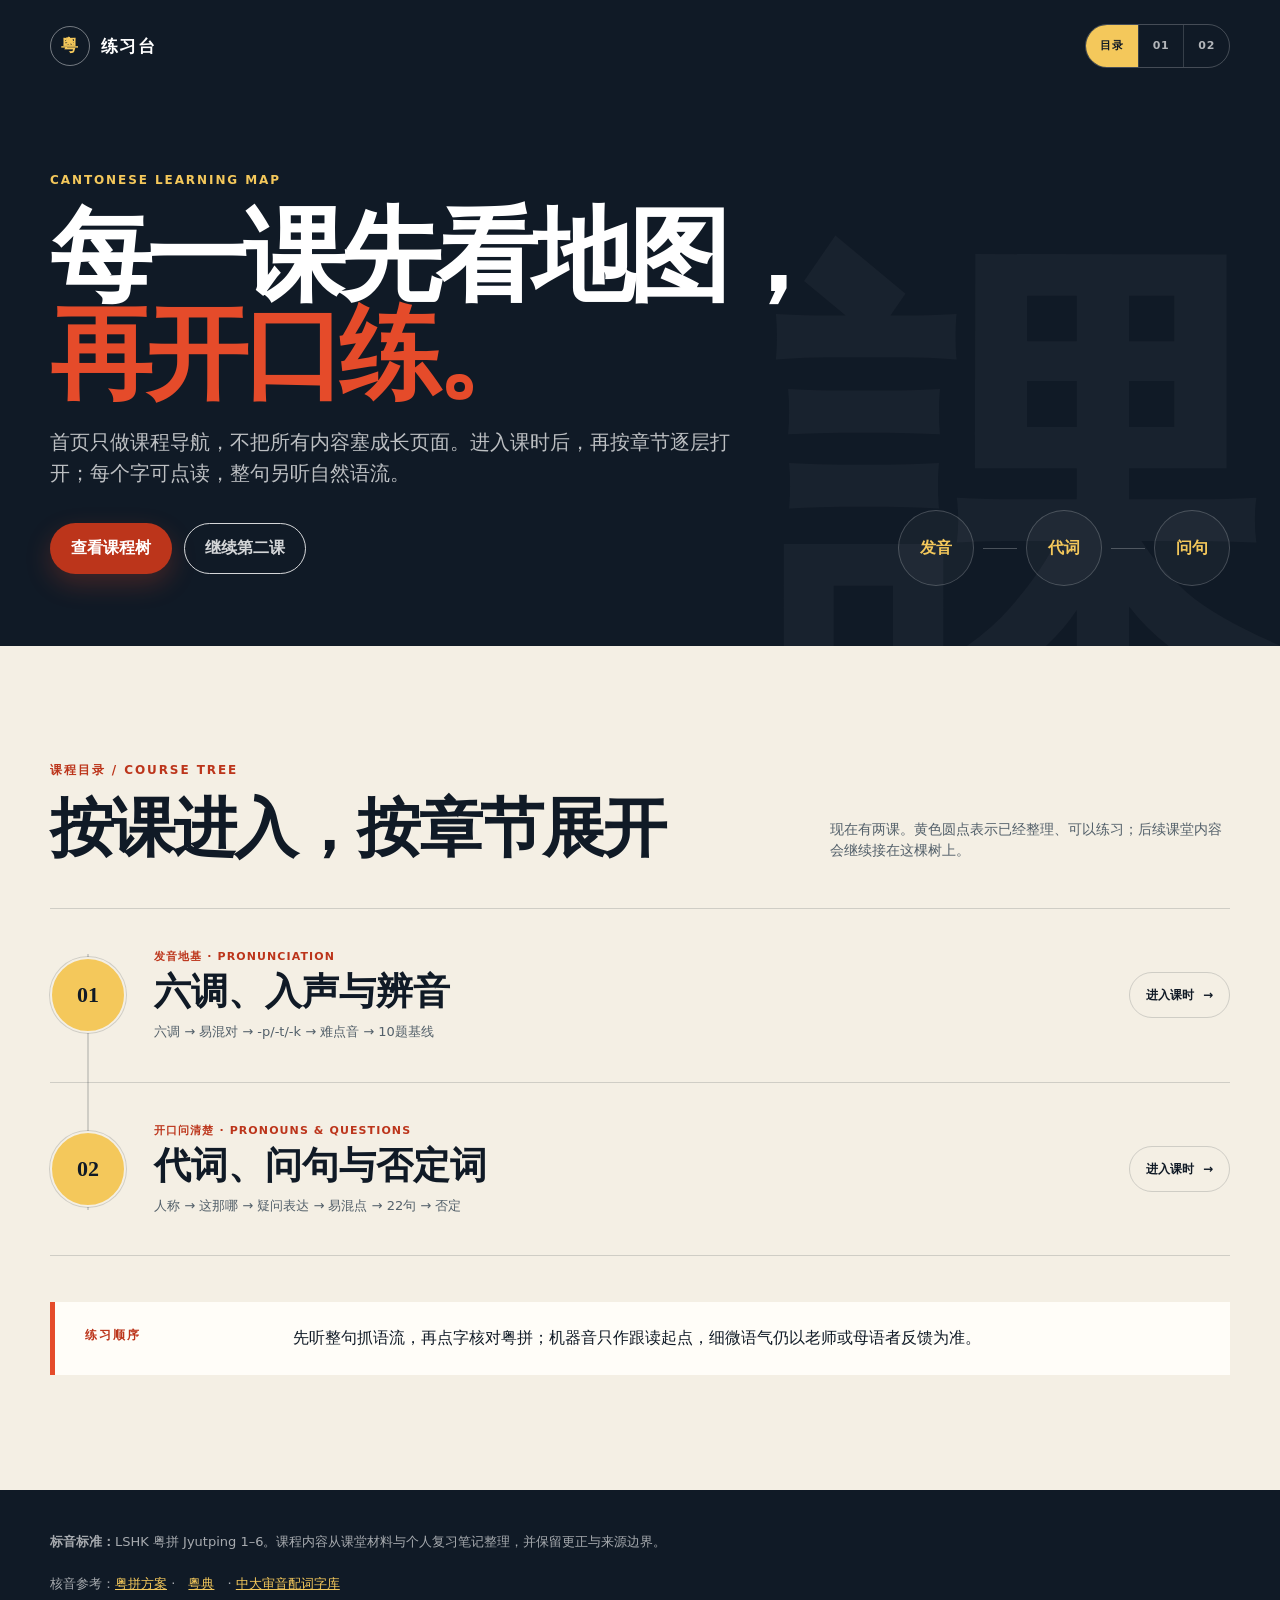
==== commit eeec1a7a: "重构课程目录并发布第二课逐字点读" ====
--- a/index.html
+++ b/index.html
@@ -4,195 +4,87 @@
   <meta charset="utf-8">
   <meta name="viewport" content="width=device-width, initial-scale=1, viewport-fit=cover">
   <meta name="theme-color" content="#101a26">
-  <meta name="description" content="粤语第一课：用粤拼、声调曲线和即时辨音练习打好发音基础。">
-  <title>粤语声调台 · 第一课</title>
+  <meta name="description" content="杨万的手机粤语课程目录：按课进入，逐字粤拼点读，并配自然整句音频。">
+  <title>粤语练习台 · 课程目录</title>
   <link rel="manifest" href="manifest.webmanifest">
   <link rel="icon" href="icon.svg" type="image/svg+xml">
   <link rel="apple-touch-icon" href="apple-touch-icon.png">
-  <link rel="stylesheet" href="styles.css?v=20260915d">
+  <link rel="stylesheet" href="styles.css?v=20260916c">
 </head>
-<body>
-  <a class="skip-link" href="#lesson">跳到课程内容</a>
+<body data-page="catalog">
+  <a class="skip-link" href="#course-tree">跳到课程目录</a>
 
-  <header class="hero" id="top">
-    <nav class="topbar" aria-label="页面导航">
-      <a class="wordmark" href="#top" aria-label="回到顶部">
+  <header class="hero hero-catalog" id="top">
+    <nav class="topbar" aria-label="课程导航">
+      <a class="wordmark" href="#top" aria-label="回到课程目录顶部">
         <span class="wordmark-mark" aria-hidden="true">粵</span>
-        <span>声调台</span>
+        <span>练习台</span>
       </a>
-      <span class="lesson-tag">第一课 · 发音基础</span>
+      <div class="lesson-switcher" aria-label="快速进入课程">
+        <a href="index.html" aria-current="page">目录</a>
+        <a href="lesson-01.html">01</a>
+        <a href="lesson-02.html">02</a>
+      </div>
     </nav>
 
     <div class="hero-copy">
-      <p class="eyebrow">CANTONESE SOUND LAB · 01</p>
-      <h1>先听见高低，<br><em>再记住数字。</em></h1>
-      <p class="lede">粤语音节 = <strong>声母 onset</strong> + <strong>韵母 final</strong> + <strong>声调 tone</strong>。第一课先抓住六个调型，再处理普通话里没有的收尾。</p>
+      <p class="eyebrow">CANTONESE LEARNING MAP</p>
+      <h1>每一课先看地图，<br><em>再开口练。</em></h1>
+      <p class="lede">首页只做课程导航，不把所有内容塞成长页面。进入课时后，再按章节逐层打开；每个字可点读，整句另听自然语流。</p>
       <div class="hero-actions">
-        <button class="button button-primary audio-trigger" type="button" id="heroSixTone">
-          <span class="play-icon" aria-hidden="true">▶</span>
-          听一遍六调
-        </button>
-        <a class="button button-quiet" href="#baseline">直接做辨音基线</a>
+        <a class="button button-primary" href="#course-tree">查看课程树</a>
+        <a class="button button-quiet" href="lesson-02.html">继续第二课</a>
       </div>
     </div>
 
-    <div class="hero-meter" aria-hidden="true">
-      <span>高</span>
-      <svg viewBox="0 0 360 112" role="img" aria-label="六个声调的相对音高轮廓">
-        <g class="meter-lines">
-          <line x1="0" y1="14" x2="360" y2="14"/>
-          <line x1="0" y1="56" x2="360" y2="56"/>
-          <line x1="0" y1="98" x2="360" y2="98"/>
-        </g>
-        <g class="meter-paths">
-          <path d="M8 14 L50 14"/><path d="M68 56 L110 14"/><path d="M128 56 L170 56"/>
-          <path d="M188 70 L230 98"/><path d="M248 98 L290 56"/><path d="M308 78 L350 78"/>
-        </g>
-      </svg>
-      <span>低</span>
+    <div class="catalog-map" aria-hidden="true">
+      <span>发音</span><i></i><span>代词</span><i></i><span>问句</span>
     </div>
   </header>
 
-  <nav class="chapter-nav" aria-label="本课章节">
-    <a href="#tones">六调</a>
-    <a href="#contrasts">易混对</a>
-    <a href="#checked">入声</a>
-    <a href="#sounds">难点音</a>
-    <a href="#baseline">小测</a>
-  </nav>
+  <main id="course-tree" class="course-catalog" aria-labelledby="catalog-title">
+    <header class="catalog-heading">
+      <p class="section-index">课程目录 / COURSE TREE</p>
+      <h2 id="catalog-title">按课进入，按章节展开</h2>
+      <p>现在有两课。黄色圆点表示已经整理、可以练习；后续课堂内容会继续接在这棵树上。</p>
+    </header>
 
-  <main id="lesson">
-    <section class="section section-paper" id="tones" aria-labelledby="tones-title">
-      <div class="section-head">
-        <div>
-          <p class="section-index">01 / 六调总览</p>
-          <h2 id="tones-title">同一个 <span lang="en">si</span>，只改音高</h2>
-        </div>
-        <p class="section-note">数字写在音节末尾：<strong>si1</strong>。它表示相对音高，不要求你唱到某个绝对音高。</p>
-      </div>
+    <ol class="curriculum-tree">
+      <li>
+        <a class="course-entry" href="lesson-01.html">
+          <span class="course-node" aria-hidden="true">01</span>
+          <span class="course-copy">
+            <small>发音地基 · PRONUNCIATION</small>
+            <strong>六调、入声与辨音</strong>
+            <span>六调 → 易混对 → -p/-t/-k → 难点音 → 10题基线</span>
+          </span>
+          <span class="course-enter">进入课时 <b aria-hidden="true">→</b></span>
+        </a>
+      </li>
+      <li>
+        <a class="course-entry" href="lesson-02.html">
+          <span class="course-node" aria-hidden="true">02</span>
+          <span class="course-copy">
+            <small>开口问清楚 · PRONOUNS & QUESTIONS</small>
+            <strong>代词、问句与否定词</strong>
+            <span>人称 → 这那哪 → 疑问表达 → 易混点 → 22句 → 否定</span>
+          </span>
+          <span class="course-enter">进入课时 <b aria-hidden="true">→</b></span>
+        </a>
+      </li>
+    </ol>
 
-      <div class="tone-board" id="toneBoard" aria-label="六个粤语声调"></div>
-
-      <div class="phrase-panel">
-        <div>
-          <p class="micro-label">逐字可点 · 整组可听</p>
-          <h3>六调阶梯</h3>
-        </div>
-        <button class="round-play audio-trigger" type="button" id="phraseSixTone" aria-label="播放六调阶梯整组">▶</button>
-        <div class="token-line" id="sixTonePhrase"></div>
-      </div>
-
-      <details class="reference-drawer">
-        <summary>为什么有人说“九声六调”？</summary>
-        <p>现代教学通常用 1–6 标六个调型。以 <strong>-p / -t / -k</strong> 结尾的入声音节只出现于 1、3、6 三类音高；传统上把它们另计，因而有“九声”的说法。本课仍统一写 1–6，避免同时背两套编号。</p>
-      </details>
-    </section>
-
-    <section class="section section-ink" id="contrasts" aria-labelledby="contrast-title">
-      <div class="section-head">
-        <div>
-          <p class="section-index">02 / 易混对</p>
-          <h2 id="contrast-title">不要猜单个调，先听差别</h2>
-        </div>
-        <p class="section-note">每次先听 A/B，再分别点字核对。训练顺序是：听 → 选 → 看反馈 → 重听 → 跟读。</p>
-      </div>
-      <div class="contrast-list" id="contrastList"></div>
-    </section>
-
-    <section class="section section-paper" id="checked" aria-labelledby="checked-title">
-      <div class="section-head">
-        <div>
-          <p class="section-index">03 / 入声韵尾</p>
-          <h2 id="checked-title">收住，不爆破，不加元音</h2>
-        </div>
-        <p class="section-note">在粤拼 1–6 中，入声不是三种额外的音高轮廓；它用 <strong>-p / -t / -k</strong> 收尾，通常较短，调号只用 1、3、6。</p>
-      </div>
-      <div class="checked-grid" id="checkedGrid"></div>
-      <aside class="practice-cue">
-        <span class="cue-mark" aria-hidden="true">!</span>
-        <p><strong>自检：</strong>如果你读完还拖着“啊”，说明尾音没有收住。把手放在嘴前，正确的尾音不会像普通话声母 <span lang="en">p/t/k</span> 那样释放并送气。</p>
-      </aside>
-    </section>
-
-    <section class="section section-mist" id="sounds" aria-labelledby="sounds-title">
-      <div class="section-head">
-        <div>
-          <p class="section-index">04 / 普通话母语者难点</p>
-          <h2 id="sounds-title">先会辨认，再追求完整音系</h2>
-        </div>
-        <p class="section-note">第一课只建立听觉地图。点例字听音，不要求一次掌握全部声母和韵母。</p>
-      </div>
-      <div class="sound-groups" id="soundGroups"></div>
-    </section>
-
-    <section class="section section-quiz" id="baseline" aria-labelledby="baseline-title">
-      <div class="quiz-intro" id="quizIntro">
-        <div>
-          <p class="section-index">05 / 个人基线</p>
-          <h2 id="baseline-title">10 题，找出你真正容易混的调</h2>
-          <p>这不是考试，没有统一及格线。系统会记录本机最近一次结果，并告诉你应该先练哪一组。</p>
-        </div>
-        <button class="button button-primary" type="button" id="startQuiz">开始听辨</button>
-        <p class="last-baseline" id="lastBaseline" aria-live="polite"></p>
-      </div>
-
-      <div class="quiz-stage" id="quizStage" hidden>
-        <div class="quiz-progress">
-          <span id="quizProgressText">1 / 10</span>
-          <div class="progress-track" aria-hidden="true"><i id="quizProgressBar"></i></div>
-        </div>
-        <p class="micro-label">先听，再选声调</p>
-        <button class="quiz-listen" type="button" id="quizListen">
-          <span aria-hidden="true">▶</span>
-          播放题目
-        </button>
-        <div class="answer-grid" id="answerGrid"></div>
-        <div class="quiz-feedback" id="quizFeedback" aria-live="polite"></div>
-        <button class="button button-primary next-question" type="button" id="nextQuestion" hidden>下一题</button>
-      </div>
-
-      <div class="quiz-result" id="quizResult" hidden aria-live="polite"></div>
-    </section>
-
-    <section class="section lesson-close" aria-labelledby="finish-title">
-      <p class="section-index">本课完成标准</p>
-      <h2 id="finish-title">你能说清“哪里不同”，就算打好了地基。</h2>
-      <ul>
-        <li>知道粤拼音节由声母、韵母和声调组成。</li>
-        <li>能跟读 <strong>si1–si6</strong>，并听出自己的主要混淆对。</li>
-        <li>知道 <strong>-p / -t / -k</strong> 只收口，不读成额外音节。</li>
-      </ul>
-      <a class="button button-quiet" href="#top">回到顶部再听一遍</a>
-    </section>
+    <aside class="catalog-note">
+      <p class="micro-label">练习顺序</p>
+      <p>先听整句抓语流，再点字核对粤拼；机器音只作跟读起点，细微语气仍以老师或母语者反馈为准。</p>
+    </aside>
   </main>
 
   <footer class="site-footer">
-    <p><strong>标音标准：</strong>LSHK 粤拼 Jyutping 1–6。音频为粤语神经语音生成的练习样音，适合跟读起步，不替代老师或母语者纠音。</p>
+    <p><strong>标音标准：</strong>LSHK 粤拼 Jyutping 1–6。课程内容从课堂材料与个人复习笔记整理，并保留更正与来源边界。</p>
     <p>核音参考：<a href="https://jyutping.org/jyutping/" target="_blank" rel="noreferrer">粤拼方案</a> · <a href="https://words.hk/" target="_blank" rel="noreferrer">粵典</a> · <a href="https://humanum.arts.cuhk.edu.hk/Lexis/lexi-can/" target="_blank" rel="noreferrer">中大审音配词字库</a></p>
   </footer>
 
-  <div class="audio-dock" id="audioDock" hidden>
-    <button class="dock-replay" type="button" id="dockReplay" aria-label="重播">↻</button>
-    <div class="dock-copy">
-      <span class="dock-kicker">NOW PLAYING</span>
-      <strong id="dockLabel" aria-live="polite">练习音频</strong>
-    </div>
-    <label class="speed-label" for="speedSelect">速度</label>
-    <select id="speedSelect" aria-label="播放速度">
-      <option value="0.75">0.75×</option>
-      <option value="1" selected>1×</option>
-      <option value="1.25">1.25×</option>
-    </select>
-    <div class="repeat-control" id="repeatControl" aria-label="重复次数">
-      <button type="button" data-repeat="1" class="is-active" aria-pressed="true">1×</button>
-      <button type="button" data-repeat="3" aria-pressed="false">3×</button>
-    </div>
-    <button class="dock-close" type="button" id="dockClose" aria-label="关闭播放器">×</button>
-  </div>
-
-  <div class="toast" id="toast" role="status" aria-live="polite"></div>
-
-  <script src="course.js?v=20260915d"></script>
-  <script src="app.js?v=20260915d"></script>
+  <script src="home.js?v=20260916c"></script>
 </body>
 </html>
--- a/styles.css
+++ b/styles.css
@@ -24,6 +24,16 @@
   display: none !important;
 }
 
+.sr-only {
+  position: absolute;
+  width: 1px;
+  height: 1px;
+  overflow: hidden;
+  clip: rect(0, 0, 0, 0);
+  clip-path: inset(50%);
+  white-space: nowrap;
+}
+
 html {
   scroll-behavior: smooth;
   scroll-padding-top: 76px;
@@ -144,6 +154,35 @@
   color: rgba(255, 255, 255, 0.74);
   font-size: 12px;
   letter-spacing: 0.08em;
+}
+
+.lesson-switcher {
+  display: inline-flex;
+  overflow: hidden;
+  border: 1px solid rgba(255, 255, 255, 0.22);
+  border-radius: 999px;
+}
+
+.lesson-switcher a {
+  display: inline-flex;
+  min-height: 42px;
+  align-items: center;
+  justify-content: center;
+  padding: 8px 14px;
+  color: rgba(255, 255, 255, 0.68);
+  font-size: 11px;
+  font-weight: 800;
+  letter-spacing: 0.06em;
+  text-decoration: none;
+}
+
+.lesson-switcher a + a {
+  border-left: 1px solid rgba(255, 255, 255, 0.16);
+}
+
+.lesson-switcher a[aria-current="page"] {
+  color: var(--ink);
+  background: var(--yellow);
 }
 
 .hero-copy {
@@ -1100,6 +1139,881 @@
   opacity: 1;
 }
 
+/* 第二课：代词与问句 */
+
+.hero-lesson-two::before {
+  content: "2";
+}
+
+.hero-lesson-two .hero-copy {
+  padding-top: clamp(72px, 11vh, 112px);
+}
+
+.hero-lexicon {
+  position: absolute;
+  right: max(20px, calc((100% - min(1180px, calc(100% - 40px))) / 2));
+  bottom: 54px;
+  z-index: 1;
+  display: flex;
+  gap: clamp(8px, 1.5vw, 18px);
+}
+
+.hero-lexicon > span {
+  display: grid;
+  width: clamp(104px, 11vw, 140px);
+  min-height: 132px;
+  place-items: center;
+  border: 1px solid rgba(255, 255, 255, 0.17);
+  border-radius: 50% 50% 12px 12px;
+  background: rgba(255, 255, 255, 0.04);
+  padding: 12px;
+  text-align: center;
+}
+
+.hero-lexicon b {
+  color: var(--yellow);
+  font: 600 clamp(48px, 6vw, 72px) / 0.95 Georgia, "Songti SC", serif;
+}
+
+.hero-lexicon small {
+  color: rgba(255, 255, 255, 0.58);
+  font-size: 11px;
+  font-weight: 750;
+}
+
+.pronoun-builder {
+  border-top: 1px solid var(--line);
+}
+
+.pronoun-row {
+  display: grid;
+  grid-template-columns: minmax(0, 1fr) auto minmax(0, 1fr);
+  align-items: center;
+  gap: 22px;
+  border-bottom: 1px solid var(--line);
+  padding: 22px 0;
+}
+
+.builder-plus,
+.builder-cross {
+  color: var(--red-dark);
+  font: italic 16px Georgia, serif;
+  white-space: nowrap;
+}
+
+.phrase-chip {
+  display: grid;
+  min-width: 0;
+  min-height: 116px;
+  align-content: center;
+  justify-items: start;
+  gap: 2px;
+  border: 1px solid var(--line);
+  border-radius: 18px;
+  color: var(--ink);
+  background: var(--paper-bright);
+  padding: 17px 20px;
+  text-align: left;
+  cursor: pointer;
+  transition: transform 150ms ease, border-color 150ms ease, background 150ms ease;
+}
+
+.phrase-card {
+  display: grid;
+  min-width: 0;
+  align-self: stretch;
+  gap: 8px;
+}
+
+.phrase-card > .phrase-chip {
+  width: 100%;
+}
+
+.phrase-token-row {
+  display: grid;
+  grid-template-columns: repeat(auto-fit, minmax(48px, 1fr));
+  gap: 6px;
+}
+
+.phrase-token-row .token-button {
+  min-width: 0;
+  min-height: 52px;
+  padding: 6px;
+}
+
+.phrase-token-row .token-char {
+  font-size: 21px;
+}
+
+.phrase-token-row .token-button rt {
+  font-size: 10px;
+}
+
+.phrase-card-dark .token-button {
+  color: var(--white);
+  border-color: rgba(255, 255, 255, 0.2);
+}
+
+.phrase-card-dark .token-button rt {
+  color: var(--yellow);
+}
+
+.phrase-chip:hover {
+  border-color: var(--red);
+}
+
+.phrase-chip:active,
+.lexical-button:active,
+.sentence-play:active,
+.negative-word:active {
+  transform: scale(0.975);
+}
+
+.phrase-chip.is-playing,
+.lexical-button.is-playing,
+.sentence-play.is-playing,
+.negative-word.is-playing {
+  color: var(--white);
+  border-color: var(--red-dark);
+  background: var(--red-dark);
+}
+
+.phrase-text {
+  font-family: Georgia, "Songti SC", serif;
+  font-size: 34px;
+  font-weight: 650;
+  line-height: 1.1;
+}
+
+.phrase-jyutping {
+  color: var(--red-dark);
+  font-size: 13px;
+  font-weight: 850;
+}
+
+.phrase-meaning {
+  margin-top: 5px;
+  color: var(--muted);
+  font-size: 12px;
+}
+
+.phrase-chip.is-playing .phrase-jyutping,
+.phrase-chip.is-playing .phrase-meaning,
+.lexical-button.is-playing small {
+  color: var(--yellow);
+}
+
+.correction-strip {
+  margin-top: 42px;
+  border-left: 5px solid var(--red);
+  background: var(--paper-bright);
+  padding: 24px clamp(20px, 4vw, 42px);
+}
+
+.correction-strip > div {
+  display: flex;
+  flex-wrap: wrap;
+  gap: 10px 28px;
+  margin-top: 14px;
+}
+
+.correction-strip span {
+  font-size: 14px;
+}
+
+.correction-strip del {
+  color: var(--muted);
+}
+
+.demonstrative-parts {
+  display: grid;
+  grid-template-columns: minmax(0, 1fr) auto minmax(0, 1fr);
+  align-items: center;
+  gap: 24px;
+  border-block: 1px solid rgba(16, 26, 38, 0.2);
+  padding: 26px 0;
+}
+
+.demonstrative-parts .micro-label {
+  margin-bottom: 10px;
+}
+
+.lexical-set {
+  display: grid;
+  grid-template-columns: repeat(3, minmax(0, 1fr));
+  gap: 8px;
+}
+
+.lexical-button {
+  display: grid;
+  min-width: 0;
+  min-height: 92px;
+  place-items: center;
+  border: 1px solid rgba(16, 26, 38, 0.2);
+  border-radius: 14px;
+  color: var(--ink);
+  background: rgba(255, 255, 255, 0.28);
+  padding: 10px;
+  cursor: pointer;
+}
+
+.lexical-button ruby {
+  ruby-position: over;
+}
+
+.lexical-button ruby span {
+  font-family: Georgia, "Songti SC", serif;
+  font-size: 30px;
+  font-weight: 650;
+}
+
+.lexical-button rt {
+  color: var(--red-dark);
+  font-size: 11px;
+  font-weight: 850;
+}
+
+.lexical-button small {
+  color: var(--muted);
+  font-size: 11px;
+}
+
+.demonstrative-grid,
+.question-word-grid {
+  display: grid;
+  grid-template-columns: repeat(3, minmax(0, 1fr));
+  gap: 10px;
+  margin-top: 26px;
+}
+
+.question-word-grid {
+  grid-template-columns: repeat(4, minmax(0, 1fr));
+  margin-top: 0;
+}
+
+.grammar-contrasts {
+  border-top: 1px solid rgba(255, 255, 255, 0.16);
+}
+
+.grammar-contrast {
+  display: grid;
+  grid-template-columns: minmax(120px, 0.45fr) minmax(320px, 1.2fr) minmax(240px, 0.8fr);
+  align-items: center;
+  gap: 28px;
+  border-bottom: 1px solid rgba(255, 255, 255, 0.16);
+  padding: 26px 0;
+}
+
+.contrast-heading span {
+  color: rgba(255, 255, 255, 0.48);
+  font-size: 11px;
+  font-weight: 750;
+}
+
+.contrast-heading h3 {
+  margin: 2px 0 0;
+  color: var(--yellow);
+  font-size: 20px;
+}
+
+.grammar-pair {
+  display: grid;
+  grid-template-columns: minmax(0, 1fr) auto minmax(0, 1fr);
+  align-items: center;
+  gap: 8px;
+}
+
+.phrase-chip-dark {
+  min-height: 108px;
+  border-color: rgba(255, 255, 255, 0.2);
+  color: var(--white);
+  background: rgba(255, 255, 255, 0.035);
+}
+
+.phrase-chip-dark .phrase-jyutping {
+  color: var(--yellow);
+}
+
+.phrase-chip-dark .phrase-meaning {
+  color: rgba(255, 255, 255, 0.55);
+}
+
+.grammar-contrast > p {
+  margin: 0;
+  color: rgba(255, 255, 255, 0.62);
+  font-size: 13px;
+}
+
+.sentence-groups {
+  border-top: 1px solid var(--line);
+}
+
+.sentence-group {
+  border-bottom: 1px solid var(--line);
+  padding: 0;
+  scroll-margin-top: 74px;
+}
+
+.sentence-group > summary {
+  display: grid;
+  grid-template-columns: minmax(0, 1fr) auto 36px;
+  align-items: center;
+  gap: 18px;
+  min-height: 116px;
+  padding: 24px 0;
+  cursor: pointer;
+  list-style: none;
+}
+
+.sentence-group > summary::-webkit-details-marker,
+.negative-group > summary::-webkit-details-marker {
+  display: none;
+}
+
+.sentence-group-heading,
+.sentence-group-heading > * {
+  display: block;
+}
+
+.sentence-group-heading strong {
+  margin-top: 7px;
+  font: 600 27px/1.12 Georgia, "Songti SC", serif;
+}
+
+.sentence-group-heading small {
+  margin-top: 7px;
+  color: var(--muted);
+  font-size: 13px;
+}
+
+.sentence-group > summary > b {
+  color: var(--red-dark);
+  font-size: 12px;
+}
+
+.sentence-group > summary > i,
+.negative-group > summary > i {
+  display: grid;
+  width: 32px;
+  height: 32px;
+  place-items: center;
+  border: 1px solid var(--line);
+  border-radius: 50%;
+  color: var(--red-dark);
+  font-style: normal;
+  transition: transform 150ms ease;
+}
+
+.sentence-group[open] > summary > i,
+.negative-group[open] > summary > i {
+  transform: rotate(45deg);
+}
+
+.sentence-group-body {
+  max-width: 860px;
+  margin-left: auto;
+  padding: 4px 0 42px;
+}
+
+.sentence-row {
+  display: grid;
+  grid-template-columns: minmax(0, 1fr) auto;
+  gap: 14px 18px;
+  border-top: 1px solid var(--line);
+  padding: 24px 0 27px;
+}
+
+.sentence-row:first-child {
+  border-top: 0;
+  padding-top: 0;
+}
+
+.sentence-copy h4 {
+  margin: 0;
+  font-family: Georgia, "Songti SC", serif;
+  font-size: clamp(22px, 3vw, 31px);
+  font-weight: 650;
+  line-height: 1.2;
+}
+
+.sentence-copy p {
+  margin: 7px 0 0;
+  color: var(--muted);
+  font-size: 13px;
+}
+
+.sentence-copy .sentence-source {
+  margin-top: 9px;
+  border-left: 3px solid var(--yellow);
+  color: #6b5c3b;
+  padding-left: 9px;
+  font-size: 11px;
+}
+
+.sentence-copy .sentence-source strong {
+  color: var(--red-dark);
+}
+
+.sentence-play {
+  display: inline-flex;
+  min-width: 78px;
+  min-height: 46px;
+  align-items: center;
+  justify-content: center;
+  gap: 7px;
+  align-self: start;
+  border: 0;
+  border-radius: 999px;
+  color: var(--white);
+  background: var(--red-dark);
+  padding: 9px 14px;
+  font-size: 12px;
+  font-weight: 800;
+  cursor: pointer;
+}
+
+.sentence-tokens {
+  display: flex;
+  grid-column: 1 / -1;
+  flex-wrap: wrap;
+  gap: 7px;
+}
+
+.sentence-tokens .token-button {
+  min-width: 58px;
+  min-height: 68px;
+  padding-inline: 8px;
+}
+
+.sentence-tokens .token-char {
+  font-size: 25px;
+}
+
+.negative-groups {
+  display: grid;
+  grid-template-columns: repeat(2, minmax(0, 1fr));
+  gap: 0 42px;
+  border-top: 1px solid rgba(16, 26, 38, 0.2);
+}
+
+.negative-group {
+  border-bottom: 1px solid rgba(16, 26, 38, 0.2);
+  padding: 0;
+}
+
+.negative-group > summary {
+  display: grid;
+  grid-template-columns: auto minmax(0, 1fr) 36px;
+  align-items: center;
+  gap: 15px;
+  min-height: 88px;
+  cursor: pointer;
+  list-style: none;
+}
+
+.negative-summary-word {
+  color: var(--ink);
+  font: 650 31px/1 Georgia, "Songti SC", serif;
+}
+
+.negative-summary-word small {
+  display: block;
+  margin-top: 6px;
+  color: var(--red-dark);
+  font: 850 11px/1.2 system-ui, sans-serif;
+}
+
+.negative-group > summary > span:nth-child(2) {
+  color: var(--muted);
+  font-size: 13px;
+}
+
+.negative-group-body {
+  display: grid;
+  grid-template-columns: 108px minmax(0, 1fr);
+  gap: 20px;
+  padding: 8px 0 30px;
+}
+
+.negative-group-body > header p {
+  margin: 9px 0 0;
+  color: var(--muted);
+  font-size: 12px;
+}
+
+.negative-word {
+  display: grid;
+  width: 92px;
+  min-height: 92px;
+  place-items: center;
+  border: 1px solid rgba(16, 26, 38, 0.22);
+  border-radius: 50%;
+  color: var(--ink);
+  background: transparent;
+  cursor: pointer;
+}
+
+.negative-word ruby {
+  ruby-position: over;
+}
+
+.negative-word .token-char {
+  font: 650 37px/1 Georgia, "Songti SC", serif;
+}
+
+.negative-word rt {
+  color: var(--red-dark);
+  font-size: 11px;
+  font-weight: 850;
+}
+
+.negative-group .sentence-row {
+  display: block;
+  padding: 16px 0 18px;
+}
+
+.negative-group .sentence-copy h4 {
+  font-size: 21px;
+}
+
+.negative-group .sentence-play {
+  margin-top: 12px;
+}
+
+.negative-group .sentence-tokens {
+  margin-top: 12px;
+}
+
+.negative-group .sentence-tokens .token-button {
+  min-width: 51px;
+  min-height: 61px;
+}
+
+.extra-words-block {
+  display: grid;
+  grid-template-columns: minmax(180px, 0.5fr) minmax(0, 1fr);
+  align-items: center;
+  gap: 36px;
+  margin-top: 54px;
+  background: var(--ink);
+  padding: clamp(24px, 4vw, 42px);
+}
+
+.extra-words-block h3 {
+  margin: 7px 0 0;
+  color: var(--white);
+  font: 600 28px/1.1 Georgia, "Songti SC", serif;
+}
+
+.extra-words-block .micro-label {
+  color: var(--yellow);
+}
+
+.extra-words {
+  display: grid;
+  grid-template-columns: repeat(2, minmax(0, 1fr));
+  gap: 10px;
+}
+
+.extra-words .phrase-chip {
+  border-color: rgba(255, 255, 255, 0.18);
+  color: var(--white);
+  background: rgba(255, 255, 255, 0.04);
+}
+
+.extra-words .phrase-jyutping {
+  color: var(--yellow);
+}
+
+.extra-words .phrase-meaning {
+  color: rgba(255, 255, 255, 0.58);
+}
+
+.finish-actions {
+  display: flex;
+  flex-wrap: wrap;
+  gap: 10px;
+}
+
+.finish-actions .button-primary {
+  color: var(--white);
+}
+
+/* 课程目录与课内目录 */
+
+.hero-catalog {
+  min-height: 590px;
+}
+
+.hero-catalog::before {
+  content: "課";
+  right: 0.02em;
+  bottom: -0.22em;
+  font-size: clamp(300px, 39vw, 560px);
+}
+
+.hero-catalog .hero-copy {
+  padding-top: clamp(72px, 11vh, 112px);
+}
+
+.catalog-map {
+  position: absolute;
+  right: max(20px, calc((100% - min(1180px, calc(100% - 40px))) / 2));
+  bottom: 60px;
+  display: flex;
+  align-items: center;
+  gap: 9px;
+}
+
+.catalog-map span {
+  display: grid;
+  width: 76px;
+  height: 76px;
+  place-items: center;
+  border: 1px solid rgba(255, 255, 255, 0.2);
+  border-radius: 50%;
+  color: var(--yellow);
+  background: rgba(255, 255, 255, 0.035);
+  font-weight: 800;
+}
+
+.catalog-map i {
+  width: 34px;
+  height: 1px;
+  background: rgba(255, 255, 255, 0.24);
+}
+
+.course-catalog,
+.lesson-outline {
+  width: var(--page);
+  margin-inline: auto;
+  padding: clamp(72px, 9vw, 118px) 0;
+}
+
+.catalog-heading,
+.outline-heading {
+  display: grid;
+  grid-template-columns: minmax(0, 1.3fr) minmax(260px, 0.7fr);
+  align-items: end;
+  gap: 38px;
+  margin-bottom: 46px;
+}
+
+.catalog-heading .section-index,
+.outline-heading .section-index {
+  grid-column: 1 / -1;
+}
+
+.catalog-heading h2,
+.outline-heading h2 {
+  margin: -22px 0 0;
+  font: 600 clamp(40px, 5vw, 64px)/1.03 Georgia, "Songti SC", serif;
+  letter-spacing: -0.04em;
+}
+
+.catalog-heading > p:last-child,
+.outline-heading > p:last-child {
+  margin: 0;
+  color: var(--muted);
+  font-size: 14px;
+}
+
+.curriculum-tree,
+.lesson-outline > ol,
+.lesson-outline ul {
+  margin: 0;
+  padding: 0;
+  list-style: none;
+}
+
+.curriculum-tree {
+  position: relative;
+}
+
+.curriculum-tree::before {
+  content: "";
+  position: absolute;
+  top: 46px;
+  bottom: 46px;
+  left: 37px;
+  width: 2px;
+  background: var(--line);
+}
+
+.course-entry {
+  position: relative;
+  display: grid;
+  grid-template-columns: 76px minmax(0, 1fr) auto;
+  align-items: center;
+  gap: 28px;
+  min-height: 174px;
+  border-top: 1px solid var(--line);
+  text-decoration: none;
+}
+
+.curriculum-tree li:last-child .course-entry {
+  border-bottom: 1px solid var(--line);
+}
+
+.course-node {
+  z-index: 1;
+  display: grid;
+  width: 76px;
+  height: 76px;
+  place-items: center;
+  border: 2px solid var(--paper);
+  border-radius: 50%;
+  color: var(--ink);
+  background: var(--yellow);
+  font: 700 22px/1 Georgia, serif;
+  box-shadow: 0 0 0 1px var(--line);
+}
+
+.course-copy,
+.course-copy > * {
+  display: block;
+}
+
+.course-copy small {
+  color: var(--red-dark);
+  font-size: 11px;
+  font-weight: 850;
+  letter-spacing: 0.1em;
+}
+
+.course-copy strong {
+  margin-top: 7px;
+  font: 600 clamp(27px, 3vw, 37px)/1.08 Georgia, "Songti SC", serif;
+}
+
+.course-copy > span {
+  margin-top: 10px;
+  color: var(--muted);
+  font-size: 13px;
+}
+
+.course-enter {
+  display: inline-flex;
+  min-height: 46px;
+  align-items: center;
+  gap: 9px;
+  border: 1px solid var(--line);
+  border-radius: 999px;
+  padding: 9px 16px;
+  font-size: 12px;
+  font-weight: 800;
+}
+
+.course-entry:hover .course-enter,
+.course-entry:focus-visible .course-enter {
+  color: var(--white);
+  border-color: var(--red-dark);
+  background: var(--red-dark);
+}
+
+.catalog-note {
+  display: grid;
+  grid-template-columns: 180px minmax(0, 1fr);
+  gap: 28px;
+  margin-top: 46px;
+  border-left: 5px solid var(--red);
+  background: var(--paper-bright);
+  padding: 24px 30px;
+}
+
+.catalog-note p {
+  margin: 0;
+}
+
+.lesson-outline {
+  scroll-margin-top: 18px;
+}
+
+.lesson-outline > ol {
+  border-top: 1px solid var(--line);
+}
+
+.lesson-outline > ol > li {
+  border-bottom: 1px solid var(--line);
+}
+
+.lesson-outline a[data-module-link] {
+  display: grid;
+  grid-template-columns: 52px minmax(0, 1fr) 32px;
+  align-items: center;
+  gap: 17px;
+  min-height: 86px;
+  padding: 14px 4px;
+  text-decoration: none;
+}
+
+.lesson-outline a[data-module-link] > b {
+  color: var(--red-dark);
+  font: 700 18px/1 Georgia, serif;
+}
+
+.lesson-outline a[data-module-link] > span,
+.lesson-outline a[data-module-link] > span > * {
+  display: block;
+}
+
+.lesson-outline a[data-module-link] strong {
+  font-size: 18px;
+}
+
+.lesson-outline a[data-module-link] small {
+  margin-top: 3px;
+  color: var(--muted);
+  font-size: 12px;
+}
+
+.lesson-outline a[data-module-link] > i {
+  color: var(--red-dark);
+  font-style: normal;
+  text-align: center;
+}
+
+.lesson-outline a[data-module-link]:hover,
+.lesson-outline a[data-module-link]:focus-visible,
+.lesson-outline a[data-module-link][aria-current="location"] {
+  background: var(--paper-bright);
+}
+
+.outline-branch ul {
+  display: grid;
+  grid-template-columns: repeat(2, minmax(0, 1fr));
+  gap: 0 22px;
+  margin: -4px 0 16px 69px;
+  border-left: 2px solid var(--yellow);
+  padding-left: 18px;
+}
+
+.outline-branch ul a[data-module-link] {
+  display: flex;
+  min-height: 44px;
+  border-top: 1px solid var(--line);
+  color: var(--muted);
+  padding: 9px 4px;
+  font-size: 12px;
+}
+
+.module-back {
+  display: inline-flex;
+  min-height: 46px;
+  align-items: center;
+  margin-top: 42px;
+  border-bottom: 2px solid var(--red-dark);
+  color: var(--ink);
+  font-size: 13px;
+  font-weight: 800;
+  text-decoration: none;
+}
+
+.module-back-dark {
+  color: var(--white);
+  border-bottom-color: var(--yellow);
+}
+
 @media (max-width: 900px) {
   :root {
     --page: min(100%, 720px);
@@ -1113,6 +2027,38 @@
     right: 20px;
     bottom: 32px;
     width: min(430px, calc(100% - 40px));
+  }
+
+  .hero-lexicon {
+    right: 20px;
+    bottom: 32px;
+  }
+
+  .catalog-map {
+    right: 20px;
+  }
+
+  .catalog-heading,
+  .outline-heading {
+    grid-template-columns: 1fr;
+    gap: 18px;
+  }
+
+  .catalog-heading h2,
+  .outline-heading h2 {
+    margin-top: -22px;
+  }
+
+  .grammar-contrast {
+    grid-template-columns: minmax(120px, 0.35fr) minmax(0, 1fr);
+  }
+
+  .grammar-contrast > p {
+    grid-column: 2;
+  }
+
+  .negative-groups {
+    grid-template-columns: 1fr;
   }
 
   .section-head {
@@ -1169,8 +2115,21 @@
     --radius: 19px;
   }
 
+  .lesson-switcher a {
+    min-height: 44px;
+    padding-inline: 10px;
+    font-size: 10px;
+  }
+
   html {
     scroll-padding-top: 58px;
+    scroll-padding-bottom: calc(150px + env(safe-area-inset-bottom));
+  }
+
+  .audio-open a,
+  .audio-open button,
+  .audio-open select {
+    scroll-margin-bottom: calc(150px + env(safe-area-inset-bottom));
   }
 
   .hero {
@@ -1178,6 +2137,60 @@
     padding-bottom: 170px;
   }
 
+  .hero-lesson-two {
+    min-height: 780px;
+    padding-bottom: 205px;
+  }
+
+  .hero-catalog {
+    min-height: 690px;
+    padding-bottom: 160px;
+  }
+
+  .hero-catalog .hero-copy {
+    padding-top: 74px;
+  }
+
+  .catalog-map {
+    right: 20px;
+    bottom: 34px;
+    left: 20px;
+    justify-content: center;
+  }
+
+  .catalog-map span {
+    width: 58px;
+    height: 58px;
+    font-size: 12px;
+  }
+
+  .catalog-map i {
+    width: 22px;
+  }
+
+  .hero-lesson-two .hero-copy {
+    padding-top: 70px;
+  }
+
+  .hero-lexicon {
+    right: 20px;
+    bottom: 34px;
+    left: 20px;
+    display: grid;
+    grid-template-columns: repeat(3, minmax(0, 1fr));
+    gap: 7px;
+  }
+
+  .hero-lexicon > span {
+    width: auto;
+    min-height: 118px;
+    padding: 8px;
+  }
+
+  .hero-lexicon b {
+    font-size: 47px;
+  }
+
   .lesson-tag {
     font-size: 10px;
   }
@@ -1197,6 +2210,11 @@
 
   .hero h1 {
     font-size: clamp(52px, 16vw, 70px);
+  }
+
+  .hero-lesson-two h1 {
+    font-size: clamp(38px, 11vw, 44px);
+    line-height: 1.04;
   }
 
   .lede {
@@ -1239,6 +2257,187 @@
   .quiz-intro h2,
   .lesson-close h2 {
     font-size: 40px;
+  }
+
+  .course-catalog,
+  .lesson-outline {
+    width: calc(100% - 40px);
+    padding-block: 76px;
+  }
+
+  .catalog-heading,
+  .outline-heading {
+    grid-template-columns: 1fr;
+    gap: 18px;
+    margin-bottom: 34px;
+  }
+
+  .catalog-heading h2,
+  .outline-heading h2 {
+    margin-top: -17px;
+    font-size: 40px;
+  }
+
+  .curriculum-tree::before {
+    left: 28px;
+  }
+
+  .course-entry {
+    grid-template-columns: 58px minmax(0, 1fr);
+    gap: 17px;
+    min-height: 190px;
+    padding-block: 24px;
+  }
+
+  .course-node {
+    width: 58px;
+    height: 58px;
+    font-size: 18px;
+  }
+
+  .course-copy strong {
+    font-size: 27px;
+  }
+
+  .course-enter {
+    grid-column: 2;
+    justify-self: start;
+  }
+
+  .catalog-note {
+    grid-template-columns: 1fr;
+    gap: 10px;
+    padding-inline: 22px;
+  }
+
+  .lesson-outline a[data-module-link] {
+    grid-template-columns: 40px minmax(0, 1fr) 26px;
+    gap: 12px;
+  }
+
+  .outline-branch ul {
+    grid-template-columns: 1fr;
+    margin-left: 52px;
+  }
+
+  .pronoun-row {
+    grid-template-columns: 1fr;
+    gap: 10px;
+    padding: 18px 0;
+  }
+
+  .builder-plus {
+    justify-self: center;
+  }
+
+  .phrase-chip {
+    min-height: 104px;
+    padding: 15px 16px;
+  }
+
+  .phrase-text {
+    font-size: 30px;
+  }
+
+  .correction-strip > div {
+    display: grid;
+    gap: 10px;
+  }
+
+  .demonstrative-parts {
+    grid-template-columns: 1fr;
+    gap: 18px;
+  }
+
+  .builder-cross {
+    justify-self: center;
+    transform: rotate(45deg);
+  }
+
+  .demonstrative-grid,
+  .question-word-grid {
+    grid-template-columns: repeat(2, minmax(0, 1fr));
+  }
+
+  .grammar-contrast {
+    grid-template-columns: 1fr;
+    gap: 17px;
+    padding: 30px 0;
+  }
+
+  .grammar-contrast > p {
+    grid-column: auto;
+  }
+
+  .grammar-pair .phrase-chip {
+    min-height: 116px;
+    padding-inline: 12px;
+  }
+
+  .grammar-pair .phrase-text {
+    font-size: 26px;
+  }
+
+  .sentence-group {
+    padding: 0;
+  }
+
+  .sentence-group > summary {
+    grid-template-columns: minmax(0, 1fr) auto 32px;
+    gap: 10px;
+    min-height: 106px;
+  }
+
+  .sentence-group-heading strong {
+    font-size: 23px;
+  }
+
+  .sentence-group-body {
+    padding-bottom: 32px;
+  }
+
+  .sentence-row {
+    grid-template-columns: minmax(0, 1fr) auto;
+  }
+
+  .sentence-copy h4 {
+    font-size: 25px;
+  }
+
+  .sentence-play {
+    min-width: 70px;
+    padding-inline: 11px;
+  }
+
+  .sentence-tokens .token-button {
+    min-width: 55px;
+  }
+
+  .negative-group {
+    padding: 0;
+  }
+
+  .negative-group-body {
+    grid-template-columns: 82px minmax(0, 1fr);
+    gap: 15px;
+  }
+
+  .negative-word {
+    width: 76px;
+    min-height: 76px;
+  }
+
+  .negative-group .sentence-tokens .token-button {
+    min-width: 48px;
+  }
+
+  .extra-words-block {
+    grid-template-columns: 1fr;
+    gap: 24px;
+  }
+
+  .extra-words {
+    grid-template-columns: 1fr;
   }
 
   .tone-board {
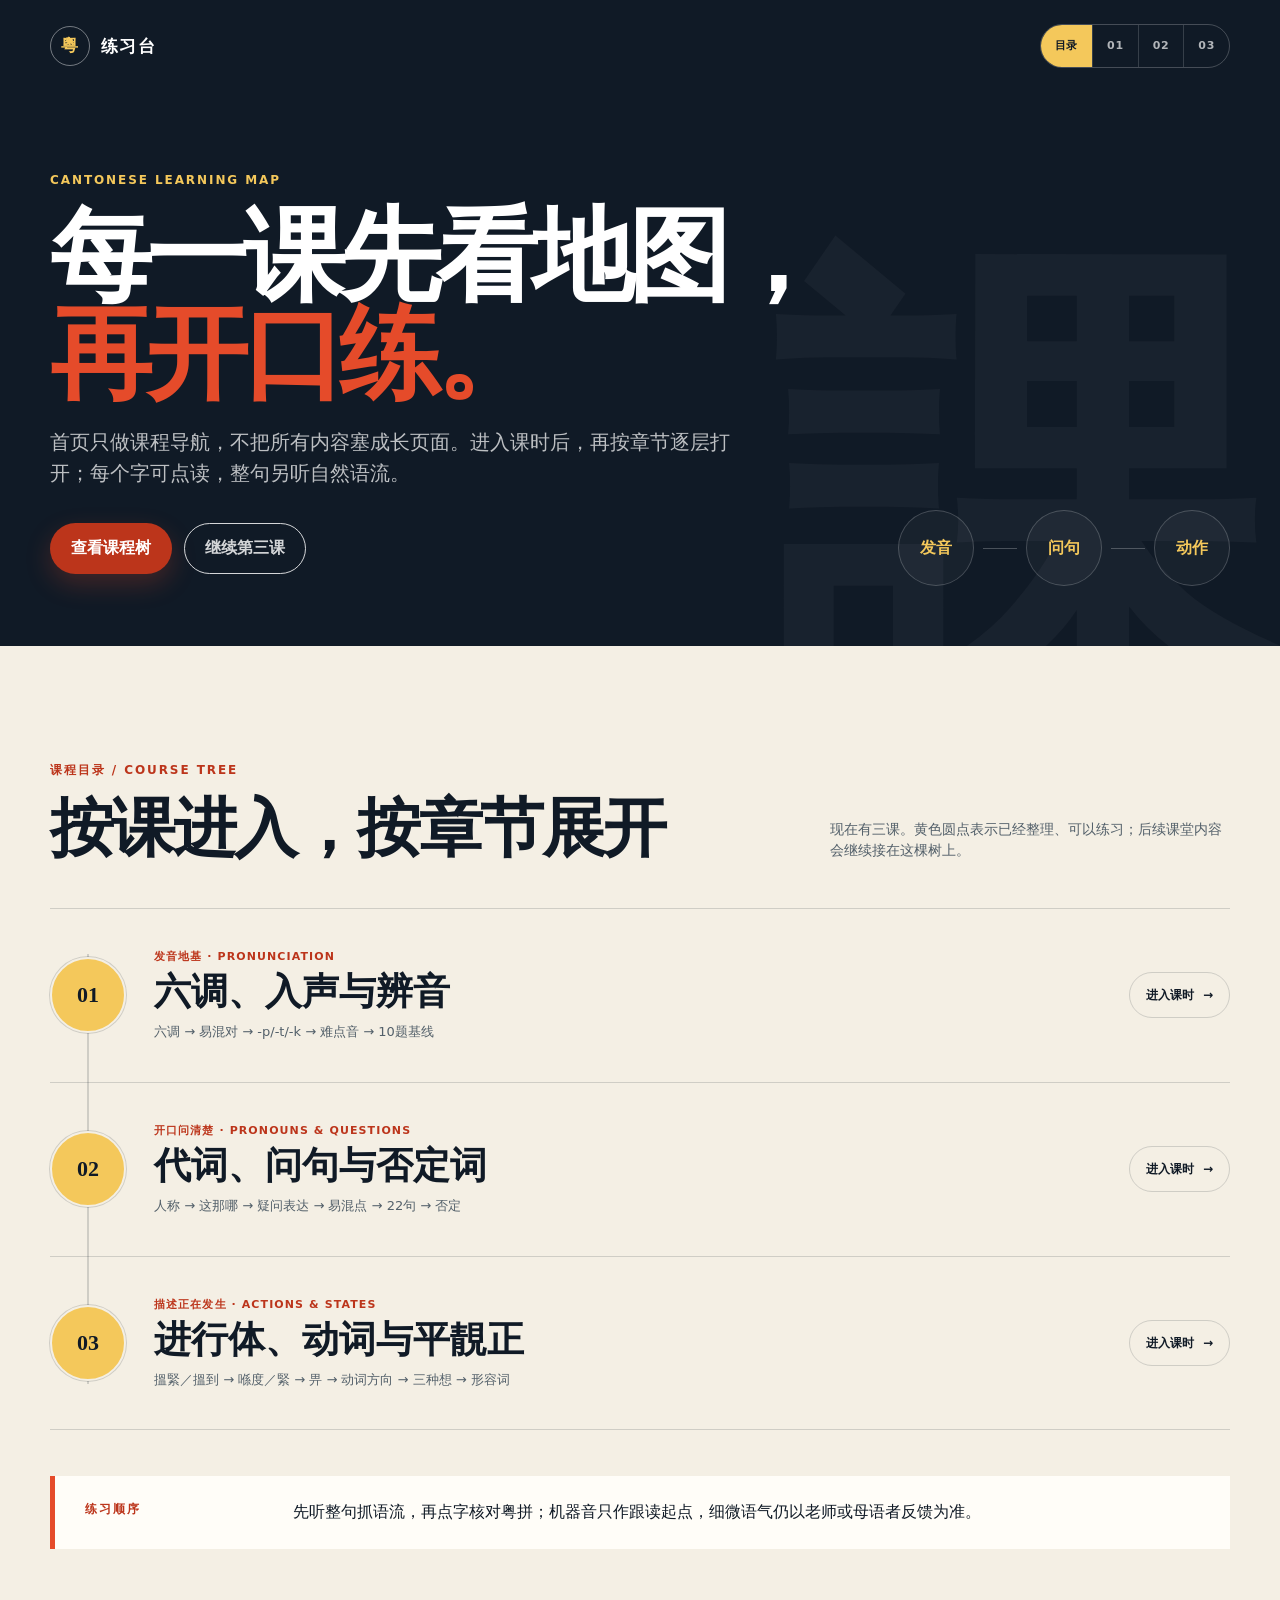
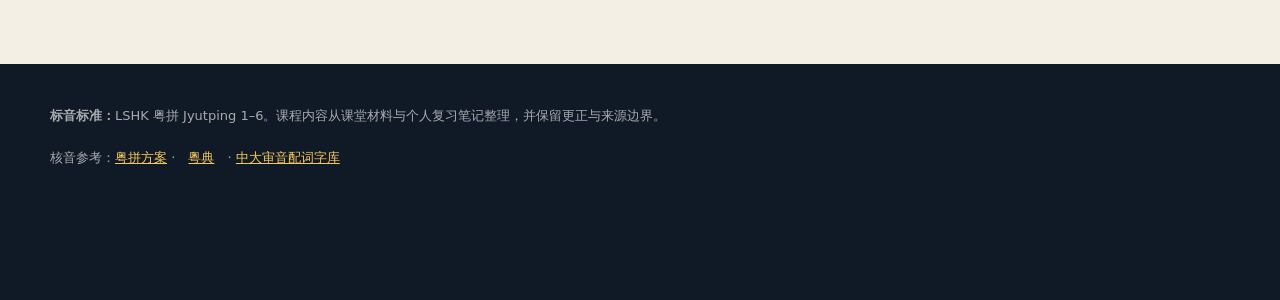
==== commit ca11b70f: "重做第三课动作与状态逐字点读" ====
--- a/index.html
+++ b/index.html
@@ -9,7 +9,7 @@
   <link rel="manifest" href="manifest.webmanifest">
   <link rel="icon" href="icon.svg" type="image/svg+xml">
   <link rel="apple-touch-icon" href="apple-touch-icon.png">
-  <link rel="stylesheet" href="styles.css?v=20260916c">
+  <link rel="stylesheet" href="styles.css?v=20260917c">
 </head>
 <body data-page="catalog">
   <a class="skip-link" href="#course-tree">跳到课程目录</a>
@@ -22,8 +22,9 @@
       </a>
       <div class="lesson-switcher" aria-label="快速进入课程">
         <a href="index.html" aria-current="page">目录</a>
-        <a href="lesson-01.html">01</a>
-        <a href="lesson-02.html">02</a>
+        <a href="lesson-01.html" aria-label="第一课：发音基础">01</a>
+        <a href="lesson-02.html" aria-label="第二课：代词与问句">02</a>
+        <a href="lesson-03.html" aria-label="第三课：动作与状态">03</a>
       </div>
     </nav>
 
@@ -33,12 +34,12 @@
       <p class="lede">首页只做课程导航，不把所有内容塞成长页面。进入课时后，再按章节逐层打开；每个字可点读，整句另听自然语流。</p>
       <div class="hero-actions">
         <a class="button button-primary" href="#course-tree">查看课程树</a>
-        <a class="button button-quiet" href="lesson-02.html">继续第二课</a>
+        <a class="button button-quiet" href="lesson-03.html">继续第三课</a>
       </div>
     </div>
 
     <div class="catalog-map" aria-hidden="true">
-      <span>发音</span><i></i><span>代词</span><i></i><span>问句</span>
+      <span>发音</span><i></i><span>问句</span><i></i><span>动作</span>
     </div>
   </header>
 
@@ -46,7 +47,7 @@
     <header class="catalog-heading">
       <p class="section-index">课程目录 / COURSE TREE</p>
       <h2 id="catalog-title">按课进入，按章节展开</h2>
-      <p>现在有两课。黄色圆点表示已经整理、可以练习；后续课堂内容会继续接在这棵树上。</p>
+      <p>现在有三课。黄色圆点表示已经整理、可以练习；后续课堂内容会继续接在这棵树上。</p>
     </header>
 
     <ol class="curriculum-tree">
@@ -72,6 +73,17 @@
           <span class="course-enter">进入课时 <b aria-hidden="true">→</b></span>
         </a>
       </li>
+      <li>
+        <a class="course-entry" href="lesson-03.html">
+          <span class="course-node" aria-hidden="true">03</span>
+          <span class="course-copy">
+            <small>描述正在发生 · ACTIONS & STATES</small>
+            <strong>进行体、动词与平靚正</strong>
+            <span>搵緊／搵到 → 喺度／緊 → 畀 → 动词方向 → 三种想 → 形容词</span>
+          </span>
+          <span class="course-enter">进入课时 <b aria-hidden="true">→</b></span>
+        </a>
+      </li>
     </ol>
 
     <aside class="catalog-note">
@@ -85,6 +97,6 @@
     <p>核音参考：<a href="https://jyutping.org/jyutping/" target="_blank" rel="noreferrer">粤拼方案</a> · <a href="https://words.hk/" target="_blank" rel="noreferrer">粵典</a> · <a href="https://humanum.arts.cuhk.edu.hk/Lexis/lexi-can/" target="_blank" rel="noreferrer">中大审音配词字库</a></p>
   </footer>
 
-  <script src="home.js?v=20260916c"></script>
+  <script src="home.js?v=20260917c"></script>
 </body>
 </html>
--- a/styles.css
+++ b/styles.css
@@ -1528,6 +1528,7 @@
   padding-top: 0;
 }
 
+.sentence-copy h3,
 .sentence-copy h4 {
   margin: 0;
   font-family: Georgia, "Songti SC", serif;
@@ -1729,6 +1730,289 @@
   color: rgba(255, 255, 255, 0.58);
 }
 
+/* 第三课：动作、进行体与评价词 */
+
+.hero-lesson-three::before {
+  content: "3";
+}
+
+.hero-lesson-three .hero-copy {
+  padding-top: clamp(72px, 11vh, 112px);
+}
+
+.hero-action-lexicon > span {
+  border-color: rgba(244, 200, 91, 0.24);
+  border-radius: 18px 50% 18px 50%;
+  background: rgba(31, 118, 95, 0.12);
+}
+
+.sentence-stack,
+.dark-sentence-stack {
+  border-top: 1px solid var(--line);
+}
+
+.sentence-stack .sentence-row:first-child,
+.dark-sentence-stack .sentence-row:first-child {
+  padding-top: 24px;
+}
+
+.aspect-parts {
+  display: grid;
+  grid-template-columns: repeat(2, minmax(0, 1fr));
+  gap: 12px;
+  max-width: 880px;
+}
+
+.progression-correction {
+  margin-bottom: 38px;
+}
+
+.progression-correction > p:last-child {
+  margin: 17px 0 0;
+  color: var(--muted);
+  font-size: 13px;
+}
+
+.syntax-formula {
+  display: grid;
+  grid-template-columns: repeat(5, auto);
+  align-items: center;
+  justify-content: center;
+  gap: clamp(9px, 2vw, 24px);
+  margin-bottom: 46px;
+  border-block: 1px solid var(--line);
+  padding: 28px 12px;
+}
+
+.syntax-formula span {
+  display: grid;
+  min-width: 116px;
+  min-height: 88px;
+  place-items: center;
+  border-radius: 50%;
+  color: var(--white);
+  background: var(--green);
+  font: 650 20px/1.1 Georgia, "Songti SC", serif;
+  text-align: center;
+}
+
+.syntax-formula small {
+  color: rgba(255, 255, 255, 0.7);
+  font: 750 10px/1.2 system-ui, sans-serif;
+}
+
+.syntax-formula i {
+  color: var(--red-dark);
+  font-style: normal;
+  font-weight: 850;
+}
+
+.dark-sentence-stack {
+  border-color: rgba(255, 255, 255, 0.16);
+}
+
+.dark-sentence-stack .sentence-row {
+  border-color: rgba(255, 255, 255, 0.16);
+}
+
+.dark-sentence-stack .sentence-copy p {
+  color: rgba(255, 255, 255, 0.62);
+}
+
+.dark-sentence-stack .token-button {
+  color: var(--white);
+  border-color: rgba(255, 255, 255, 0.2);
+}
+
+.dark-sentence-stack .token-button rt {
+  color: var(--yellow);
+}
+
+.word-family-heading {
+  display: grid;
+  grid-template-columns: minmax(180px, 0.4fr) minmax(0, 1fr);
+  gap: 32px;
+  margin-top: 70px;
+  margin-bottom: 14px;
+}
+
+.word-family-heading p {
+  margin-block: 0;
+}
+
+.word-family-heading > p:last-child {
+  color: rgba(255, 255, 255, 0.62);
+  font-size: 13px;
+}
+
+.word-families {
+  border-top: 1px solid var(--line);
+}
+
+.word-family {
+  border-bottom: 1px solid var(--line);
+  scroll-margin-top: 74px;
+}
+
+.word-family > summary {
+  display: grid;
+  grid-template-columns: minmax(120px, 0.42fr) minmax(0, 1fr) 36px;
+  align-items: center;
+  gap: 18px;
+  min-height: 90px;
+  padding-block: 18px;
+  cursor: pointer;
+  list-style: none;
+}
+
+.word-family > summary::-webkit-details-marker {
+  display: none;
+}
+
+.word-family-key {
+  font: 650 29px/1.05 Georgia, "Songti SC", serif;
+}
+
+.word-family-key small {
+  display: block;
+  margin-top: 7px;
+  color: var(--red-dark);
+  font: 850 11px/1.2 system-ui, sans-serif;
+}
+
+.word-family > summary > span:nth-child(2) {
+  color: var(--muted);
+  font-size: 13px;
+}
+
+.word-family > summary > i {
+  display: grid;
+  width: 32px;
+  height: 32px;
+  place-items: center;
+  border: 1px solid var(--line);
+  border-radius: 50%;
+  color: var(--red-dark);
+  font-style: normal;
+  transition: transform 150ms ease;
+}
+
+.word-family[open] > summary > i {
+  transform: rotate(45deg);
+}
+
+.word-family-body {
+  display: grid;
+  grid-template-columns: minmax(190px, 0.52fr) minmax(0, 1fr);
+  gap: clamp(20px, 4vw, 46px);
+  padding: 8px 0 38px;
+}
+
+.word-family-lead > p {
+  margin: 13px 0 0;
+  color: var(--muted);
+  font-size: 12px;
+}
+
+.word-family-examples {
+  display: grid;
+  grid-template-columns: repeat(3, minmax(0, 1fr));
+  gap: 10px;
+}
+
+.word-family-examples .phrase-chip {
+  min-height: 112px;
+  padding-inline: 15px;
+}
+
+.word-family-examples .phrase-text {
+  font-size: 27px;
+}
+
+.word-families-dark {
+  border-color: rgba(255, 255, 255, 0.16);
+}
+
+.word-family-dark {
+  border-color: rgba(255, 255, 255, 0.16);
+}
+
+.word-family-dark .word-family-key small,
+.word-family-dark .micro-label {
+  color: var(--yellow);
+}
+
+.word-family-dark > summary > span:nth-child(2),
+.word-family-dark .word-family-lead > p {
+  color: rgba(255, 255, 255, 0.58);
+}
+
+.word-family-dark > summary > i {
+  color: var(--yellow);
+  border-color: rgba(255, 255, 255, 0.2);
+}
+
+.thought-grid {
+  display: grid;
+  grid-template-columns: repeat(3, minmax(0, 1fr));
+  gap: 12px;
+}
+
+.thought-card {
+  display: flex;
+  min-width: 0;
+  flex-direction: column;
+  border: 1px solid var(--line);
+  background: var(--paper-bright);
+  padding: 12px;
+}
+
+.thought-card > p {
+  margin: 12px 8px 0;
+  color: var(--muted);
+  font-size: 12px;
+}
+
+.thought-card .thought-english {
+  color: var(--green);
+  font-size: 11px;
+  font-weight: 850;
+  letter-spacing: 0.08em;
+  text-transform: uppercase;
+}
+
+.thought-example {
+  margin-top: auto;
+  padding: 24px 8px 0;
+}
+
+.thought-example .sentence-row {
+  display: block;
+  border-color: var(--line);
+  padding-bottom: 6px;
+}
+
+.thought-example .sentence-copy h4 {
+  font-size: 22px;
+}
+
+.thought-example .sentence-play {
+  margin-top: 12px;
+}
+
+.thought-example .sentence-tokens {
+  margin-top: 12px;
+}
+
+.thought-example .sentence-tokens .token-button {
+  min-width: 48px;
+  min-height: 60px;
+}
+
+.adjective-sentence-group {
+  margin-top: 42px;
+}
+
 .finish-actions {
   display: flex;
   flex-wrap: wrap;
@@ -2061,6 +2345,29 @@
     grid-template-columns: 1fr;
   }
 
+  .thought-grid {
+    grid-template-columns: 1fr;
+  }
+
+  .thought-card {
+    display: grid;
+    grid-template-columns: minmax(190px, 0.48fr) minmax(0, 1fr);
+    gap: 0 18px;
+  }
+
+  .thought-card > .phrase-card {
+    grid-row: 1 / 4;
+  }
+
+  .thought-example {
+    grid-column: 2;
+    padding-top: 12px;
+  }
+
+  .word-family-examples {
+    grid-template-columns: repeat(2, minmax(0, 1fr));
+  }
+
   .section-head {
     grid-template-columns: 1fr;
     gap: 20px;
@@ -2142,6 +2449,11 @@
     padding-bottom: 205px;
   }
 
+  .hero-lesson-three {
+    min-height: 780px;
+    padding-bottom: 205px;
+  }
+
   .hero-catalog {
     min-height: 690px;
     padding-bottom: 160px;
@@ -2168,7 +2480,8 @@
     width: 22px;
   }
 
-  .hero-lesson-two .hero-copy {
+  .hero-lesson-two .hero-copy,
+  .hero-lesson-three .hero-copy {
     padding-top: 70px;
   }
 
@@ -2212,7 +2525,8 @@
     font-size: clamp(52px, 16vw, 70px);
   }
 
-  .hero-lesson-two h1 {
+  .hero-lesson-two h1,
+  .hero-lesson-three h1 {
     font-size: clamp(38px, 11vw, 44px);
     line-height: 1.04;
   }
@@ -2400,6 +2714,7 @@
     grid-template-columns: minmax(0, 1fr) auto;
   }
 
+  .sentence-copy h3,
   .sentence-copy h4 {
     font-size: 25px;
   }
@@ -2437,6 +2752,47 @@
   }
 
   .extra-words {
+    grid-template-columns: 1fr;
+  }
+
+  .aspect-parts,
+  .thought-card,
+  .word-family-body,
+  .word-family-heading {
+    grid-template-columns: 1fr;
+  }
+
+  .thought-card > .phrase-card,
+  .thought-example {
+    grid-column: auto;
+    grid-row: auto;
+  }
+
+  .syntax-formula {
+    grid-template-columns: 1fr;
+    gap: 7px;
+  }
+
+  .syntax-formula span {
+    width: 100%;
+    min-height: 72px;
+    border-radius: 16px;
+  }
+
+  .syntax-formula i {
+    justify-self: center;
+  }
+
+  .word-family > summary {
+    grid-template-columns: minmax(92px, 0.4fr) minmax(0, 1fr) 32px;
+    gap: 10px;
+  }
+
+  .word-family-key {
+    font-size: 25px;
+  }
+
+  .word-family-examples {
     grid-template-columns: 1fr;
   }
 
